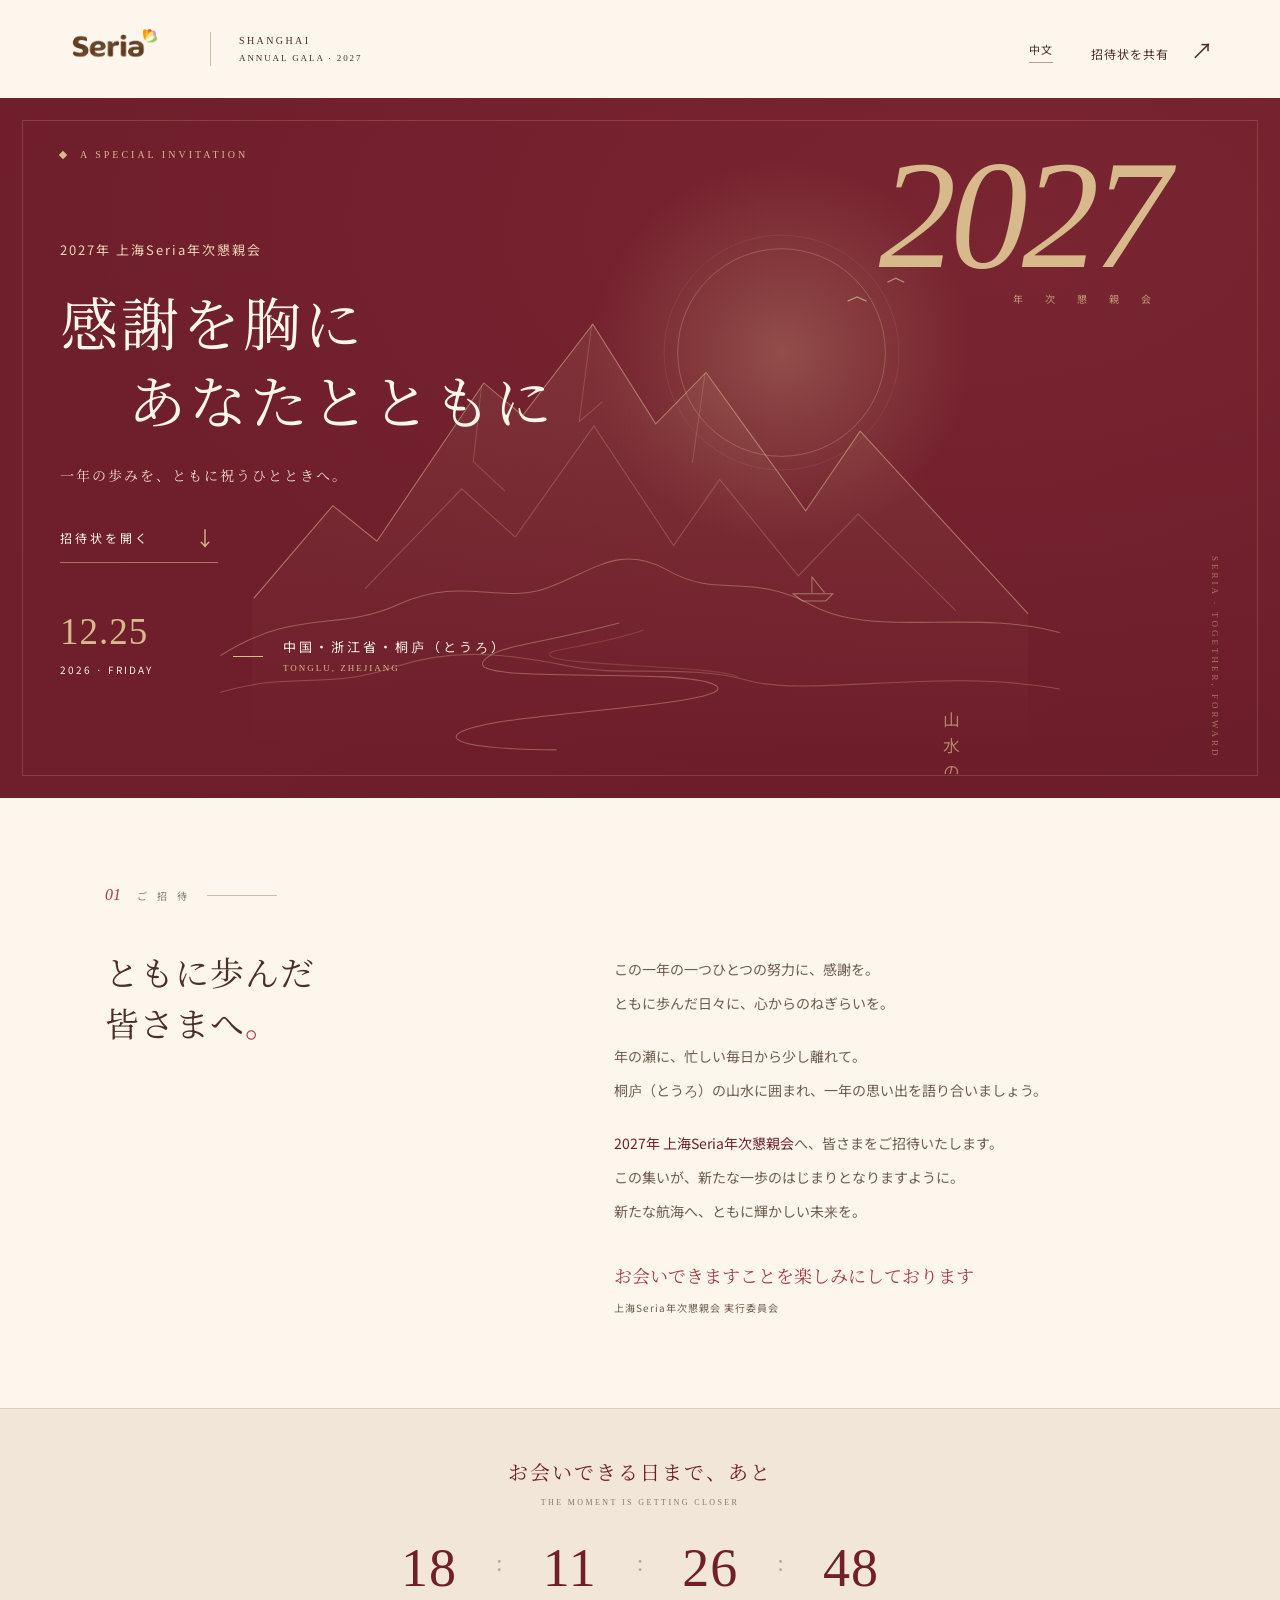
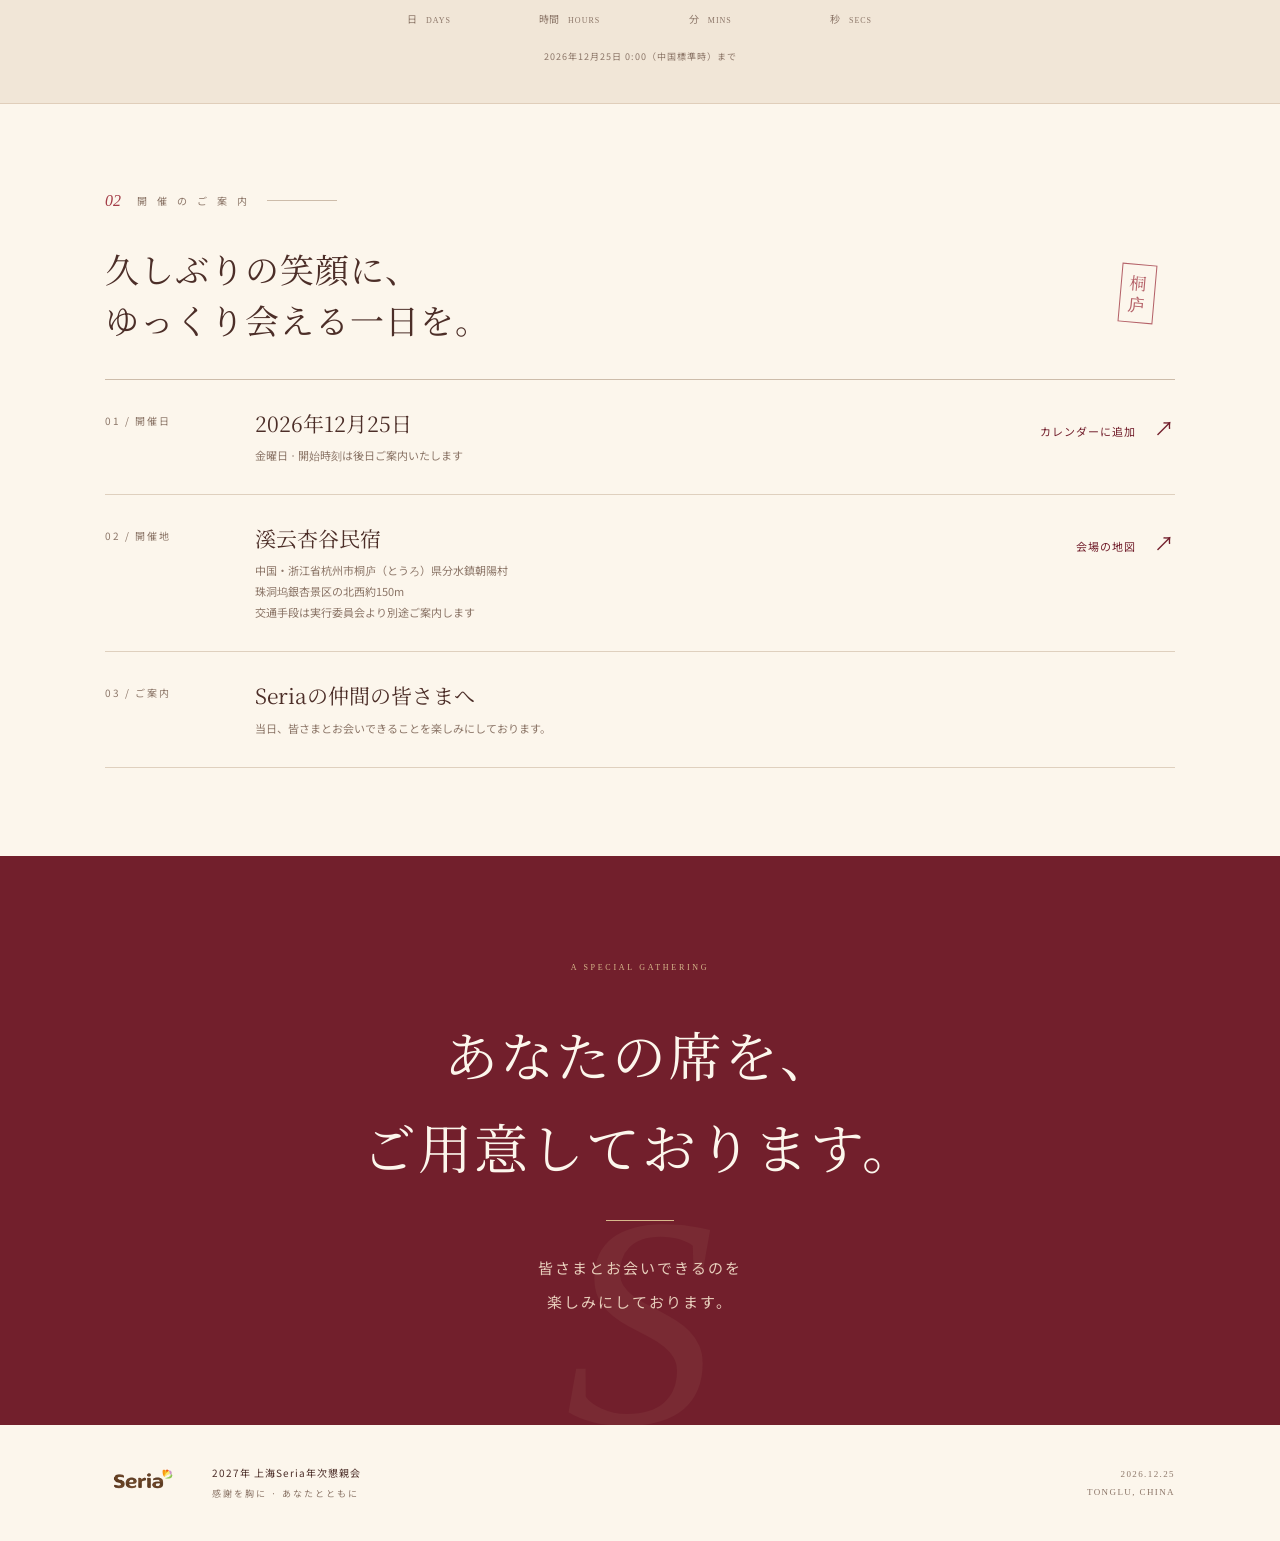
==== ja/index.html @ 87b02b11 "Place Japanese invitation signature on separate line" ====
<!doctype html>
<html lang="ja">
<head>
<meta charset="UTF-8">
<meta name="viewport" content="width=device-width,initial-scale=1,viewport-fit=cover">
<meta name="theme-color" content="#721f2c">
<meta name="description" content="2027年 上海Seria年次懇親会のご招待｜2026年12月25日、中国・浙江省桐庐（とうろ）でお会いしましょう。">
<meta property="og:title" content="感謝を胸に、あなたとともに｜2027年 上海Seria年次懇親会">
<meta property="og:description" content="2026.12.25 · 中国・浙江省桐庐（とうろ） · 皆さまを心よりお招きします">
<title>2027年 上海Seria年次懇親会 · ご招待</title>
<link rel="icon" href="../assets/seria-logo.png">
<link rel="stylesheet" href="../style.css?v=20261104-copy1">
<link rel="preload" href="../assets/fonts/serif-jp.woff2?v=20261104-copy1" as="font" type="font/woff2" crossorigin>
<link rel="stylesheet" href="../fonts.css?v=20261104-copy1">
<script type="module" src="../app.mjs?v=20261105-ja"></script>
</head>
<body>
<a class="skip" href="#invitation">招待メッセージへ</a>
<header class="masthead">
  <a href="#top" class="brand" aria-label="Seria年次懇親会 招待状トップ"><img src="../assets/seria-logo.png" width="118" height="50" alt="Seria"></a>
  <span class="masthead-label">SHANGHAI<br><span>ANNUAL GALA · 2027</span></span>
  <a class="language-link" href="../" lang="zh-CN">中文</a>
  <button class="share-button" type="button" id="share-button" aria-label="招待状を共有">招待状を共有 <span aria-hidden="true">↗</span></button>
</header>
<main id="top">
  <section class="hero" aria-labelledby="hero-heading">
    <div class="hero-rule"></div>
    <p class="eyebrow hero-eyebrow"><span class="tiny-diamond" aria-hidden="true"></span> A SPECIAL INVITATION</p>
    <p class="hero-year" aria-hidden="true">2027<span>年 次 懇 親 会</span></p>
    <div class="hero-copy">
      <p class="hero-kicker">2027年 上海Seria年次懇親会</p>
      <h1 id="hero-heading">感謝を胸に<span>あなたとともに</span></h1>
      <p class="hero-subtitle">一年の歩みを、ともに祝うひとときへ。</p>
      <a class="hero-open" href="#invitation">招待状を開く <span aria-hidden="true">↓</span></a>
    </div>
    <svg class="landscape" viewBox="0 0 800 620" fill="none" aria-hidden="true">
      <defs>
        <linearGradient id="hill" x1="400" y1="130" x2="400" y2="600" gradientUnits="userSpaceOnUse"><stop stop-color="#d7b98c" stop-opacity=".13"/><stop offset="1" stop-color="#d7b98c" stop-opacity="0"/></linearGradient>
        <radialGradient id="sun"><stop stop-color="#ead0a0" stop-opacity=".25"/><stop offset="1" stop-color="#d7b98c" stop-opacity="0"/></radialGradient>
      </defs>
      <circle cx="535" cy="218" r="182" fill="url(#sun)"/>
      <circle cx="535" cy="218" r="99" stroke="#d7b98c" stroke-opacity=".42" stroke-width=".7"/>
      <circle cx="535" cy="218" r="112" stroke="#d7b98c" stroke-opacity=".15" stroke-width=".7"/>
      <path d="M30 451 107 364 149 398 251 247 288 278 355 191 415 286 463 237 558 369 610 293 770 467V620H30Z" fill="url(#hill)"/>
      <g stroke="#d7b98c" stroke-width="1" stroke-linecap="round">
        <path opacity=".55" d="m32 452 75-88 42 34 102-151 37 31 67-87 60 95 48-49 95 132 52-76 160 174"/>
        <path opacity=".28" d="m138 443 92-95 51 46 75-106 76 114 44-63 75 92 57-59 93 92"/>
        <path opacity=".4" d="M0 507c72-46 111-22 170-49s96 0 140-15 70-44 117-17 78 1 137 33 154 3 236 26"/>
        <path opacity=".3" d="M0 542c66-20 102-2 166-24s125-9 171 0 109-3 167 13 185-13 296 8"/>
        <path opacity=".42" d="M380 476c-79 21-117 21-129 36-19 23 179 6 218 22 38 16-136 26-194 35-75 11-71 27 45 28"/>
        <path opacity=".2" d="M403 483c-50 17-94 17-89 24 6 10 153 9 179 20"/>
        <path opacity=".25" d="m354 191-12 93 22-19m98-27-12 85m-201-74-8 73 30 28"/>
      </g>
      <path d="m598 169 9-4 9 4m20-18 8-4 8 4" stroke="#d7b98c" stroke-opacity=".7" stroke-width="1.2"/>
      <g transform="translate(564 446)" stroke="#d7b98c" stroke-opacity=".55" stroke-width="1"><path d="M-18 2h38l-7 7H-9zM0 1v-15l12 15"/></g>
      <text x="697" y="560" fill="#d7b98c" opacity=".65" font-size="16" style="writing-mode:vertical-rl;letter-spacing:8px">山水の地で、ともに次の一歩へ</text>
    </svg>
    <div class="hero-bottom">
      <div class="hero-date"><strong>12.25</strong><span>2026 · FRIDAY</span></div>
      <div class="hero-location"><span class="line" aria-hidden="true"></span><p>中国・浙江省・桐庐（とうろ）<small>TONGLU, ZHEJIANG</small></p></div>
    </div>
    <span class="hero-corner" aria-hidden="true">SERIA · TOGETHER, FORWARD</span>
  </section>

  <section class="letter section" id="invitation" aria-labelledby="letter-heading">
    <div class="section-index"><span>01</span> ご 招 待 <i></i></div>
    <div class="letter-grid">
      <h2 id="letter-heading">ともに歩んだ<br>皆さまへ<span class="title-dot">。</span></h2>
      <div class="letter-copy">
        <p>この一年の一つひとつの努力に、感謝を。<br>ともに歩んだ日々に、心からのねぎらいを。</p>
        <p>年の瀬に、忙しい毎日から少し離れて。<br class="desktop-break">桐庐（とうろ）の山水に囲まれ、一年の思い出を語り合いましょう。</p>
        <p><strong>2027年 上海Seria年次懇親会</strong>へ、皆さまをご招待いたします。<br>この集いが、新たな一歩のはじまりとなりますように。<br>新たな航海へ、ともに輝かしい未来を。</p>
        <div class="letter-signature" style="flex-direction:column;align-items:flex-start;gap:8px"><span>お会いできますことを楽しみにしております</span><b>上海Seria年次懇親会 実行委員会</b></div>
      </div>
    </div>
  </section>

  <section class="countdown-section" aria-label="年会までのカウントダウン">
    <div class="countdown-label"><p id="countdown-title">お会いできる日まで、あと</p><span>THE MOMENT IS GETTING CLOSER</span></div>
    <div class="countdown" role="timer" aria-label="開催日までの残り時間">
      <div><strong id="days">--</strong><span>日 <i>DAYS</i></span></div><b aria-hidden="true">:</b>
      <div><strong id="hours">--</strong><span>時間 <i>HOURS</i></span></div><b aria-hidden="true">:</b>
      <div><strong id="minutes">--</strong><span>分 <i>MINS</i></span></div><b aria-hidden="true">:</b>
      <div><strong id="seconds">--</strong><span>秒 <i>SECS</i></span></div>
    </div>
    <p class="countdown-note">2026年12月25日 0:00（中国標準時）まで</p>
  </section>

  <section class="details section" aria-labelledby="details-heading">
    <div class="section-index"><span>02</span> 開 催 の ご 案 内 <i></i></div>
    <div class="details-heading"><h2 id="details-heading">久しぶりの笑顔に、<br>ゆっくり会える一日を。</h2><span class="detail-stamp" aria-hidden="true">桐<br>庐</span></div>
    <div class="detail-lines">
      <div class="detail-row"><span class="detail-no">01 / 開催日</span><div><h3>2026年12月25日</h3><p>金曜日 · 開始時刻は後日ご案内いたします</p></div><button type="button" id="calendar-button" class="text-button">カレンダーに追加 <span aria-hidden="true">↗</span></button></div>
      <div class="detail-row"><span class="detail-no">02 / 開催地</span><div><h3>溪云杏谷民宿</h3><p>中国・浙江省杭州市桐庐（とうろ）県分水鎮朝陽村<br>珠洞坞銀杏景区の北西約150m<br>交通手段は実行委員会より別途ご案内します</p></div><a class="text-button" href="https://uri.amap.com/search?keyword=%E6%9D%AD%E5%B7%9E%E6%A1%90%E5%BA%90%E6%BA%AA%E4%BA%91%E6%9D%8F%E8%B0%B7%E6%B0%91%E5%AE%BF&city=%E6%9D%AD%E5%B7%9E&view=map" target="_blank" rel="noopener noreferrer">会場の地図 <span aria-hidden="true">↗</span></a></div>
      <div class="detail-row"><span class="detail-no">03 / ご案内</span><div><h3>Seriaの仲間の皆さまへ</h3><p>当日、皆さまとお会いできることを楽しみにしております。</p></div>
    </div>
  </section>

  <section class="rsvp-section rsvp-section--japanese" id="invitation-thanks" aria-labelledby="rsvp-heading">
    <div class="rsvp-intro">
      <p class="eyebrow">A SPECIAL GATHERING</p>
      <h2 id="rsvp-heading">あなたの席を、<br>ご用意しております。</h2>
      <span class="japanese-divider" aria-hidden="true"></span>
      <p>皆さまとお会いできるのを<br>楽しみにしております。</p>
      <span class="rsvp-art" aria-hidden="true">S</span>
    </div>
  </section>
</main>
<footer><img src="../assets/seria-logo.png" alt="Seria" width="82" height="35"><p>2027年 上海Seria年次懇親会<br><span>感謝を胸に · あなたとともに</span></p><span class="footer-date">2026.12.25<br>TONGLU, CHINA</span></footer>
<nav class="mobile-bar mobile-bar--share-only" aria-label="クイックメニュー"><button type="button" id="mobile-share">招待状を共有 <span aria-hidden="true">↗</span></button></nav>
<div class="toast" id="toast" role="status" aria-live="polite"></div>
<dialog class="share-dialog" id="share-dialog" aria-labelledby="share-title" aria-describedby="share-instructions">
  <div class="share-dialog-head"><h2 id="share-title">QRコード付き招待状を共有</h2><form method="dialog"><button type="submit" class="share-close" aria-label="共有画面を閉じる">×</button></form></div>
  <p id="share-instructions">画像を長押しして保存し、WeChatで友だちやグループに送信してください。受け取った方はQRコードから招待状をご覧いただけます。</p>
  <img class="share-poster" src="../assets/share/invitation-jp.jpg?v=20261104-copy1" width="1190" height="1355" alt="2027年 上海Seria年次懇親会の日本語招待状。招待ページを開くQRコード付き">
  <a class="share-download" href="../assets/share/invitation-jp.jpg?v=20261104-copy1" download="Seria-2027-invitation-ja.jpg">招待状の画像を保存 <span aria-hidden="true">↓</span></a>
</dialog>
<noscript><p class="noscript">カウントダウンをご覧いただくには、JavaScriptを有効にしてください。</p></noscript>
</body>
</html>
---- style.css ----
@charset "UTF-8";
:root{--red:#721f2c;--deep:#521823;--rose:#a33c47;--gold:#d7b98c;--paper:#fcf6ec;--ink:#4c2e28;--muted:#8c7668;--serif:"Songti SC","STSong","SimSun",serif;--sans:"Microsoft YaHei","PingFang SC","Noto Sans SC",sans-serif}
*{box-sizing:border-box}html{scroll-behavior:smooth;scroll-padding-top:30px}body{margin:0;background:var(--paper);color:var(--ink);font-family:var(--sans);-webkit-font-smoothing:antialiased}button,input,textarea{font:inherit}button,a,input,textarea{-webkit-tap-highlight-color:transparent}button,a{touch-action:manipulation}a{color:inherit;text-decoration:none}button{cursor:pointer}button:disabled{cursor:wait;opacity:.65}button:focus-visible,a:focus-visible,input:focus-visible,textarea:focus-visible{outline:2px solid var(--rose);outline-offset:5px}button{border:0}p,h1,h2,h3{margin:0}button span,a span{display:inline-block}::selection{background:var(--gold);color:var(--deep)}[hidden]{display:none!important}
.skip{position:fixed;top:-100px;left:20px;z-index:100;background:white;padding:16px}.skip:focus{top:0}
.masthead{max-width:1280px;height:98px;padding:0 60px;display:flex;align-items:center;gap:32px;margin:auto}.brand img{width:118px;height:auto;display:block}.masthead-label{font:10px/1.7 Georgia,serif;letter-spacing:2.4px;border-left:1px solid #ccbba6;padding-left:28px}.masthead-label span{font-size:9px;letter-spacing:1.9px}.share-button{margin-left:auto;background:none;color:var(--ink);font-size:12px;letter-spacing:1px}.share-button span{margin-left:18px;font-size:22px}
.hero{position:relative;isolation:isolate;background:var(--red);color:var(--paper);min-height:700px;overflow:hidden;padding:48px max(60px,calc((100vw - 1160px)/2)) 40px}.hero:after{content:"";position:absolute;inset:0;pointer-events:none;z-index:-1;background:radial-gradient(ellipse at 80% 20%,#b8555525,transparent 65%),linear-gradient(135deg,#4d12230d,#390d181a)}.hero-rule{position:absolute;inset:22px;border:1px solid #d7b98c35;pointer-events:none}.eyebrow{font:10px/1.7 Georgia,serif;letter-spacing:3px}.hero-eyebrow{display:flex;gap:14px;align-items:center;color:var(--gold)}.tiny-diamond{display:block;width:6px;height:6px;background:var(--gold);transform:rotate(45deg)}
.hero-year{position:absolute;right:9%;top:48px;font:italic 155px/.9 Georgia,serif;letter-spacing:-6px;color:var(--gold);opacity:.75;z-index:1}.hero-year span{display:block;font:10px/2.5 var(--sans);letter-spacing:10px;text-align:right;opacity:.8;margin-right:4px}
.hero-copy{position:relative;margin-top:77px;z-index:2}.hero-kicker{font-size:13px;letter-spacing:4px;color:#ebd5b7;margin-bottom:23px}h1{font:68px/1.35 var(--serif);letter-spacing:7px;font-weight:400}h1 span{display:block;margin-left:68px}.hero-subtitle{font:14px/1.8 var(--serif);letter-spacing:2px;margin-top:24px;color:#f2dfcc}.hero-open{display:inline-flex;align-items:center;gap:45px;font-size:12px;letter-spacing:3px;border-bottom:1px solid #d7b98c90;padding:0 0 10px;margin-top:35px}.hero-open span{font-size:20px;color:var(--gold)}
.landscape{position:absolute;width:68%;height:auto;max-height:650px;right:-40px;bottom:24px;z-index:0;pointer-events:none}
.hero-bottom{display:flex;align-items:end;gap:80px;position:relative;z-index:2;margin-top:50px}.hero-date strong{display:block;font:37px/1 Georgia,serif;letter-spacing:1px;color:var(--gold)}.hero-date span{display:block;font-size:10px;letter-spacing:2px;margin-top:12px}.hero-location{display:flex;align-items:center;gap:20px}.hero-location p{font-size:13px;letter-spacing:3px;line-height:1.8}.hero-location small{display:block;font:9px/2 Georgia,serif;letter-spacing:2px;color:var(--gold)}.line{display:block;width:30px;height:1px;background:var(--gold)}.hero-corner{position:absolute;bottom:40px;right:60px;font:9px Georgia,serif;letter-spacing:3px;color:#d7b98c90;writing-mode:vertical-rl}
.section{max-width:1160px;margin:0 auto;padding:88px 45px}.section-index{display:flex;align-items:center;gap:16px;font-size:10px;letter-spacing:4px;color:var(--muted)}.section-index>span{font:italic 16px Georgia,serif;letter-spacing:0;color:var(--rose)}.section-index i{height:1px;flex:1;max-width:70px;background:#cdbcaa}.letter-grid{display:grid;grid-template-columns:1fr 1.25fr;gap:60px;margin-top:42px}h2{font:42px/1.5 var(--serif);font-weight:400;letter-spacing:3px}.title-dot{color:var(--rose)}.letter-copy{font:14px/2.4 var(--sans);color:#715c50;padding-top:7px}.letter-copy p+p{margin-top:20px}.letter-copy strong{font-weight:500;color:var(--red)}.letter-signature{display:flex;align-items:center;gap:24px;margin-top:34px}.letter-signature span{font:18px var(--serif);color:var(--rose)}.letter-signature b{font-size:10px;font-weight:400;letter-spacing:1px}
.countdown-section{padding:48px 30px 40px;background:#f1e6d7;border-top:1px solid #e0ceba;border-bottom:1px solid #e0ceba;text-align:center}.countdown-label p{font:20px var(--serif);letter-spacing:4px;color:var(--red)}.countdown-label>span{font:8px/3 Georgia,serif;letter-spacing:2.4px;color:var(--muted)}.countdown{display:flex;justify-content:center;align-items:flex-start;gap:27px;margin-top:24px}.countdown>div{min-width:80px}.countdown strong{display:block;font:54px/1.1 Georgia,serif;color:var(--red);font-variant-numeric:tabular-nums;letter-spacing:1px}.countdown>div>span{font-size:10px;display:block;color:var(--muted);margin-top:12px}.countdown i{font:8px Georgia,serif;margin-left:7px;letter-spacing:1px}.countdown>b{font:24px/2 Georgia,serif;font-weight:400;color:#bda58c}.countdown-note{font-size:9px;color:var(--muted);letter-spacing:1px;margin-top:24px}
.details-heading{display:flex;justify-content:space-between;align-items:center;margin-top:33px}.detail-stamp{border:1px solid var(--rose);padding:7px 8px;color:var(--rose);font:17px/1.25 var(--serif);transform:rotate(5deg);opacity:.8;margin-right:20px}.detail-lines{margin-top:34px;border-top:1px solid #cdbcaa}.detail-row{padding:28px 0;border-bottom:1px solid #dfd0be;display:grid;grid-template-columns:130px 1fr auto;align-items:start;gap:20px}.detail-no{font-size:10px;letter-spacing:2px;color:var(--muted);padding-top:5px}.detail-row h3{font:23px/1.5 var(--serif);font-weight:400}.detail-row p{font-size:11px;line-height:1.9;color:var(--muted);margin-top:6px}.text-button{padding:5px 0;background:transparent;color:var(--red);font-size:11px;white-space:nowrap;letter-spacing:1px}.text-button span{font-size:20px;margin-left:15px}
.rsvp-section{background:var(--red);color:var(--paper);display:grid;grid-template-columns:1fr 1fr;gap:70px;padding:78px max(60px,calc((100vw - 1070px)/2));position:relative;overflow:hidden}.rsvp-intro{position:relative}.rsvp-intro>.eyebrow{color:var(--gold);font-size:8px;letter-spacing:2.7px}.rsvp-intro h2{margin-top:33px;font-size:47px}.rsvp-intro>p:last-of-type{font-size:12px;line-height:2.2;color:#e7cdbb;margin-top:28px;letter-spacing:1px}.rsvp-art{position:absolute;font:italic 260px Georgia,serif;color:#d7b98c0c;bottom:-100px;right:40px;pointer-events:none}.rsvp-panel{background:var(--paper);padding:34px 35px;color:var(--ink);position:relative;z-index:1;align-self:start}.form-heading{display:flex;align-items:center;justify-content:space-between;margin-bottom:25px;gap:16px}.form-heading>span{font:20px var(--serif);letter-spacing:2px}.form-heading small{font:7px/1.8 Georgia,serif;letter-spacing:1.4px;max-width:130px;text-align:right;color:var(--muted)}label{display:block;font-size:11px;letter-spacing:1px;margin-top:22px;margin-bottom:9px}label>span{color:var(--rose)}label small{font-size:9px;color:var(--muted);margin-left:8px}input,textarea{display:block;width:100%;border:0;border-bottom:1px solid #cbb9a4;border-radius:0;background:transparent;padding:10px 0 12px;outline-offset:3px;color:var(--ink);font-size:16px;line-height:1.5}input::placeholder,textarea::placeholder{color:#a28c7d;font-size:12px}textarea{resize:vertical;min-height:65px;max-height:180px}.privacy-note{font-size:10px;line-height:1.9;color:var(--muted);margin:20px 0 16px}.submit-button{width:100%;display:flex;align-items:center;justify-content:space-between;background:var(--red);color:var(--paper);padding:17px 18px;font-size:12px;letter-spacing:2px}.submit-button>span:last-child{font-size:20px;line-height:1}.form-message{font-size:11px;line-height:1.7;color:var(--red);margin-top:12px}.form-message:empty{display:none}.honeypot{position:absolute;left:-10000px;top:auto;width:1px;height:1px;overflow:hidden}
.success-panel{padding:35px 0;text-align:center}.success-mark{border:1px solid #cab390;color:var(--red);width:58px;height:58px;border-radius:50%;display:grid;place-items:center;margin:0 auto 24px;font-size:24px}.success-panel>.eyebrow{font-size:8px;letter-spacing:2px;color:var(--muted)}.success-panel h3{font:24px/1.6 var(--serif);margin:15px 0}.success-panel>p{font-size:12px;line-height:2;color:var(--muted)}.receipt-code{margin:28px 0;padding:20px;border-top:1px solid #ddcdb6;border-bottom:1px solid #ddcdb6}.receipt-code span{display:block;font-size:10px;color:var(--muted);margin-bottom:10px}.receipt-code strong{font:20px Georgia,serif;letter-spacing:3px;color:var(--red)}.success-panel .success-footnote{font-size:10px}
footer{display:flex;align-items:center;gap:25px;max-width:1160px;padding:35px 45px;margin:auto}footer img{width:82px;height:auto}footer p{font-size:10px;line-height:2;letter-spacing:1px}footer p>span{font-size:9px;color:var(--muted);letter-spacing:2px}.footer-date{margin-left:auto;text-align:right;font:9px/2 Georgia,serif;letter-spacing:1.4px;color:var(--muted)}.mobile-bar{display:none}.toast{position:fixed;bottom:100px;left:50%;transform:translate(-50%,20px);background:var(--deep);color:var(--paper);border:1px solid #d7b98c65;border-radius:2px;padding:13px 20px;font-size:12px;max-width:calc(100vw - 40px);width:max-content;opacity:0;pointer-events:none;transition:opacity .2s,transform .2s;z-index:20;box-shadow:0 3px 15px #0002}.toast.visible{opacity:1;transform:translate(-50%,0)}.noscript{background:#fff3cb;padding:16px;font-size:14px;position:fixed;top:0;z-index:100;left:0;right:0}
@media(min-width:900px){.hero-copy{animation:rise .9s both}.hero-year{animation:rise 1.2s both}.landscape{animation:appear 2s both}}
@keyframes rise{from{opacity:0;transform:translateY(15px)}to{opacity:1;transform:translateY(0)}}@keyframes appear{from{opacity:0}to{opacity:1}}
@media(max-width:800px){.masthead{height:78px;padding:0 26px;gap:20px}.brand img{width:98px}.masthead-label{padding-left:20px;font-size:9px;letter-spacing:1.8px}.masthead-label span{font-size:7px;letter-spacing:1.3px}.share-button{font-size:10px;letter-spacing:0}.share-button span{font-size:17px;margin-left:6px}.hero{min-height:680px;padding:35px 34px 32px}.hero-rule{inset:13px}.hero-year{top:56px;right:35px;font-size:104px;letter-spacing:-4px}.hero-year span{font-size:8px;letter-spacing:7px;line-height:3}.hero-eyebrow{font-size:8px;letter-spacing:2px;gap:10px}.hero-copy{margin-top:156px}.hero-kicker{font-size:10px;letter-spacing:2px;margin-bottom:19px}h1{font-size:48px;letter-spacing:4px;line-height:1.4}h1 span{margin-left:41px}.hero-subtitle{font-size:11px;letter-spacing:1px;margin-top:19px}.hero-open{font-size:11px;margin-top:26px;gap:33px}.hero-bottom{gap:35px;margin-top:74px;align-items:center}.hero-date strong{font-size:32px}.hero-date span{font-size:9px;letter-spacing:1px}.hero-location{gap:12px}.hero-location p{font-size:10px;letter-spacing:1px}.hero-location small{font-size:7px;letter-spacing:1px}.line{width:19px}.landscape{width:121%;right:-28%;bottom:-10px;max-height:none;opacity:.8}.hero-corner{display:none}.section{padding:53px 28px}.section-index{font-size:9px;letter-spacing:3px;gap:13px}.letter-grid{grid-template-columns:1fr;gap:26px;margin-top:30px}h2{font-size:33px;line-height:1.55;letter-spacing:2px}.letter-copy{font-size:12px;line-height:2.4;padding:0}.letter-copy p+p{margin-top:18px}.letter-signature{margin-top:25px;gap:20px}.letter-signature span{font-size:16px}.letter-signature b{font-size:9px}.desktop-break{display:none}.countdown-section{padding:35px 22px}.countdown-label p{font-size:18px;letter-spacing:3px}.countdown-label>span{font-size:6.7px;letter-spacing:1.6px}.countdown{gap:13px;margin-top:22px}.countdown>div{min-width:46px}.countdown strong{font-size:38px}.countdown>b{font-size:19px;line-height:1.8}.countdown>div>span{font-size:9px;margin-top:9px}.countdown i{display:none}.countdown-note{font-size:8px;letter-spacing:0}.details-heading{margin-top:27px}.details-heading h2{font-size:29px}.detail-stamp{font-size:15px;margin-right:0}.detail-lines{margin-top:28px}.detail-row{grid-template-columns:1fr auto;gap:10px;padding:23px 0}.detail-no{grid-column:1 / -1;font-size:9px;padding:0;margin-bottom:3px}.detail-row h3{font-size:21px}.detail-row p{font-size:10px;max-width:220px}.text-button{font-size:10px;letter-spacing:0;padding:3px 0}.text-button span{font-size:17px;margin-left:4px}.rsvp-section{grid-template-columns:1fr;gap:30px;padding:47px 25px}.rsvp-intro h2{font-size:36px;margin-top:24px}.rsvp-intro>p:last-of-type{font-size:11px;margin-top:18px}.rsvp-art{font-size:230px;right:0;bottom:-40px;color:#d7b98c12}.rsvp-panel{padding:29px 23px}.form-heading>span{font-size:20px}.form-heading small{font-size:6px;max-width:110px}label{font-size:11px;margin-top:20px}.success-panel h3{font-size:22px}.receipt-code strong{font-size:19px}footer{padding:30px 26px 110px;gap:17px}footer img{width:70px}footer p{font-size:8px;letter-spacing:0}footer p>span{font-size:8px;letter-spacing:.6px}.footer-date{font-size:7px;letter-spacing:.8px}.mobile-bar{position:fixed;bottom:0;left:0;right:0;z-index:10;background:var(--paper);border-top:1px solid #dac8b0;display:flex;align-items:center;gap:15px;padding:12px 22px calc(12px + env(safe-area-inset-bottom))}.mobile-bar button{font-size:11px;background:none;color:var(--red);min-width:95px;min-height:42px;text-align:left}.mobile-bar button>span{margin-left:8px;font-size:17px}.mobile-bar a{flex:1;background:var(--red);color:var(--paper);display:flex;justify-content:space-between;align-items:center;min-height:43px;padding:11px 18px;font-size:12px;letter-spacing:2px}.mobile-bar a>span{font-size:18px}.toast{bottom:95px}}
@media(max-width:360px){.masthead{padding:0 20px;gap:14px}.masthead-label{padding-left:14px}.share-button{font-size:9px}.hero{padding-left:28px;padding-right:28px}h1{font-size:43px}.hero-subtitle{font-size:10px}.hero-location{gap:7px}.hero-bottom{gap:24px}.countdown{gap:9px}.countdown strong{font-size:34px}.rsvp-panel{padding-left:20px;padding-right:20px}.detail-row h3{font-size:19px}}
@media(prefers-reduced-motion:reduce){html{scroll-behavior:auto}*,*:before,*:after{animation:none!important;transition:none!important}}

.language-link{margin-left:auto;font-size:11px;letter-spacing:1px;border-bottom:1px solid #b4a18a;padding:5px 0;white-space:nowrap}.language-link+.share-button{margin-left:0}:lang(ja){--serif:"Yu Mincho","Hiragino Mincho ProN","MS Mincho",serif;--sans:"Yu Gothic","Hiragino Kaku Gothic ProN","Meiryo",sans-serif}:lang(ja) h1{font-size:58px;letter-spacing:3px}:lang(ja) h2{font-size:34px;letter-spacing:1px}:lang(ja) .hero-kicker{letter-spacing:2px}:lang(ja) .letter-signature{flex-wrap:wrap;gap:12px}:lang(ja) .rsvp-intro h2{font-size:39px}:lang(ja) .form-heading{gap:10px}:lang(ja) .form-heading>span{font-size:18px;letter-spacing:0}:lang(ja) .detail-row h3{font-size:21px}:lang(ja) .countdown-label p{letter-spacing:2px}:lang(ja) .detail-row p{max-width:430px}
@media(max-width:800px){.masthead{gap:15px}.language-link{font-size:10px}.masthead-label{padding-left:14px}.share-button{font-size:0}.share-button span{font-size:20px;margin-left:0}:lang(ja) h1{font-size:36px;letter-spacing:1.5px}:lang(ja) h1 span{margin-left:25px}:lang(ja) h2{font-size:27px}:lang(ja) .rsvp-intro h2{font-size:32px}:lang(ja) .hero-subtitle{font-size:10px;letter-spacing:.5px}:lang(ja) .hero-kicker{font-size:10px;letter-spacing:1px}:lang(ja) .hero-location p{font-size:9px;letter-spacing:0}:lang(ja) .hero-bottom{gap:27px}:lang(ja) .details-heading h2{font-size:23px}:lang(ja) .detail-row{grid-template-columns:1fr}:lang(ja) .detail-row .text-button{justify-self:start;padding-top:7px}:lang(ja) .detail-no{grid-column:auto}:lang(ja) .rsvp-panel{padding-left:22px;padding-right:22px}:lang(ja) .form-heading small{max-width:100px}:lang(ja) .success-panel h3{font-size:20px}:lang(ja) .mobile-bar button{font-size:10px;min-width:100px}:lang(ja) .mobile-bar a{font-size:11px;letter-spacing:1px}:lang(ja) .letter-signature span{font-size:15px}}
@media(max-width:360px){:lang(ja) h1{font-size:32px}:lang(ja) .masthead-label{font-size:8px}:lang(ja) .hero-location p{font-size:8px}}

@media(max-width:360px){:lang(ja) h1{font-size:28px;letter-spacing:1px}.masthead-label{display:none}}

select{display:block;width:100%;min-width:0;max-width:100%;border:0;border-bottom:1px solid #cbb9a4;border-radius:0;background:transparent;padding:10px 26px 12px 0;color:var(--ink);font:16px/1.5 var(--sans);text-overflow:ellipsis;cursor:pointer}select:required:invalid{font-size:12px;color:#a28c7d}select option{font:16px/1.5 var(--sans);color:var(--ink);background:var(--paper)}select option:disabled{font-size:12px;color:#a28c7d}select:focus-visible{outline:2px solid var(--rose);outline-offset:5px}
.landscape{left:50%;right:auto;transform:translateX(-50%)}
.share-dialog{width:min(520px,calc(100vw - 32px));max-height:90vh;max-height:90dvh;padding:22px;border:1px solid #d7b98c;background:var(--paper);color:var(--ink);overflow:auto;box-shadow:0 20px 70px #0005}.share-dialog::backdrop{background:#29131bcc}.share-dialog-head{display:flex;align-items:center;justify-content:space-between;gap:16px;margin-bottom:12px}.share-dialog h2{font:20px/1.5 var(--serif);letter-spacing:1px}.share-dialog-head form{margin:0}.share-close{background:transparent;color:var(--red);font:30px/1 var(--sans);width:40px;height:40px;flex-shrink:0}.share-dialog>p{font:12px/1.9 var(--sans);color:var(--muted);margin:0 0 18px}.share-poster{display:block;width:100%;height:auto;-webkit-touch-callout:default;user-select:auto}.share-download{display:flex;align-items:center;justify-content:space-between;margin-top:18px;padding:14px 18px;background:var(--red);color:var(--paper);font:13px/1.5 var(--sans);letter-spacing:1px}


/* 2026-11: company-level headcount registration */
.rsvp-section--company .rsvp-panel {
  align-self: center;
  width: 100%;
  max-width: 470px;
  justify-self: end;
  padding: 42px 38px;
}
.company-form .form-heading { margin-bottom: 32px; }
.company-form label { margin-top: 25px; margin-bottom: 10px; }
.company-form input[type="text"],
.company-form input[type="number"] {
  border: 0;
  border-bottom: 1px solid #cbb9a4;
  border-radius: 0;
  background: transparent;
  padding: 10px 0 12px;
  min-height: 48px;
  box-shadow: none;
}
.company-form input[type="text"]:focus,
.company-form input[type="number"]:focus {
  border: 0;
  border-bottom: 1px solid var(--red);
  outline: none;
  box-shadow: none;
}
.company-form .submit-button { margin-top: 48px; }
.company-form .form-message { min-height: 0; }
.company-success .company-receipt {
  display: flex;
  flex-direction: column;
  gap: 8px;
  margin: 26px 0;
  padding: 18px 12px;
  border-top: 1px solid #ddcdb6;
  border-bottom: 1px solid #ddcdb6;
  color: var(--muted);
  font-size: 12px;
}
.company-success .company-receipt strong {
  color: var(--red);
  font: 24px Georgia, serif;
  letter-spacing: 1px;
}
.rsvp-section--japanese {
  display: flex;
  align-items: center;
  justify-content: center;
  min-height: 560px;
  padding: 105px 28px;
  text-align: center;
}
.rsvp-section--japanese .rsvp-intro {
  width: min(100%, 760px);
  margin: 0 auto;
  text-align: center;
}
.rsvp-section--japanese .rsvp-intro h2 {
  margin-top: 34px;
  font-size: 54px;
  line-height: 1.7;
  letter-spacing: 2px;
}
.rsvp-section--japanese .japanese-divider {
  display: block;
  width: 68px;
  height: 1px;
  margin: 28px auto 30px;
  background: var(--gold);
}
.rsvp-section--japanese .rsvp-intro > p:last-of-type {
  margin: 0;
  font-size: 15px;
  line-height: 2.3;
  letter-spacing: 2px;
}
.rsvp-section--japanese .rsvp-art {
  right: 50%;
  bottom: -175px;
  transform: translateX(50%);
  font-size: 300px;
  color: #d7b98c12;
}
.mobile-bar--share-only { justify-content: center; }
.mobile-bar--share-only button {
  min-width: 0;
  margin: 0 auto;
  text-align: center;
}
@media(max-width:800px) {
  .rsvp-section--company .rsvp-panel {
    justify-self: stretch;
    max-width: none;
    padding: 32px 24px;
  }
  .company-form .submit-button { margin-top: 36px; }
  .rsvp-section--japanese {
    min-height: 440px;
    padding: 82px 24px;
  }
  .rsvp-section--japanese .rsvp-intro h2 {
    margin-top: 27px;
    font-size: 35px;
    line-height: 1.75;
  }
  .rsvp-section--japanese .japanese-divider { margin: 22px auto 24px; }
  .rsvp-section--japanese .rsvp-intro > p:last-of-type {
    font-size: 12px;
    letter-spacing: 1px;
  }
  .rsvp-section--japanese .rsvp-art {
    font-size: 230px;
    bottom: -130px;
  }
}
---- fonts.css ----
/* Self-hosted OFL subsets: no external font service is used by visitors. */
@font-face{font-family:"Seria Serif SC";src:url("./assets/fonts/serif-sc.woff2?v=20261104-copy1") format("woff2");font-weight:400;font-style:normal;font-display:swap}
@font-face{font-family:"Seria Sans SC";src:url("./assets/fonts/sans-sc.woff2?v=20261104-copy1") format("woff2");font-weight:400;font-style:normal;font-display:swap}
@font-face{font-family:"Seria Serif JP";src:url("./assets/fonts/serif-jp.woff2?v=20261104-copy1") format("woff2");font-weight:400;font-style:normal;font-display:swap}
@font-face{font-family:"Seria Sans JP";src:url("./assets/fonts/sans-jp.woff2?v=20261104-copy1") format("woff2");font-weight:400;font-style:normal;font-display:swap}
:root{--serif:"Seria Serif SC","Songti SC","STSong","SimSun",serif;--sans:"Seria Sans SC","Microsoft YaHei","PingFang SC",sans-serif}
:lang(ja){--serif:"Seria Serif JP","Yu Mincho","Hiragino Mincho ProN",serif;--sans:"Seria Sans JP","Yu Gothic","Hiragino Kaku Gothic ProN",sans-serif}
html{-webkit-text-size-adjust:100%;text-size-adjust:100%}
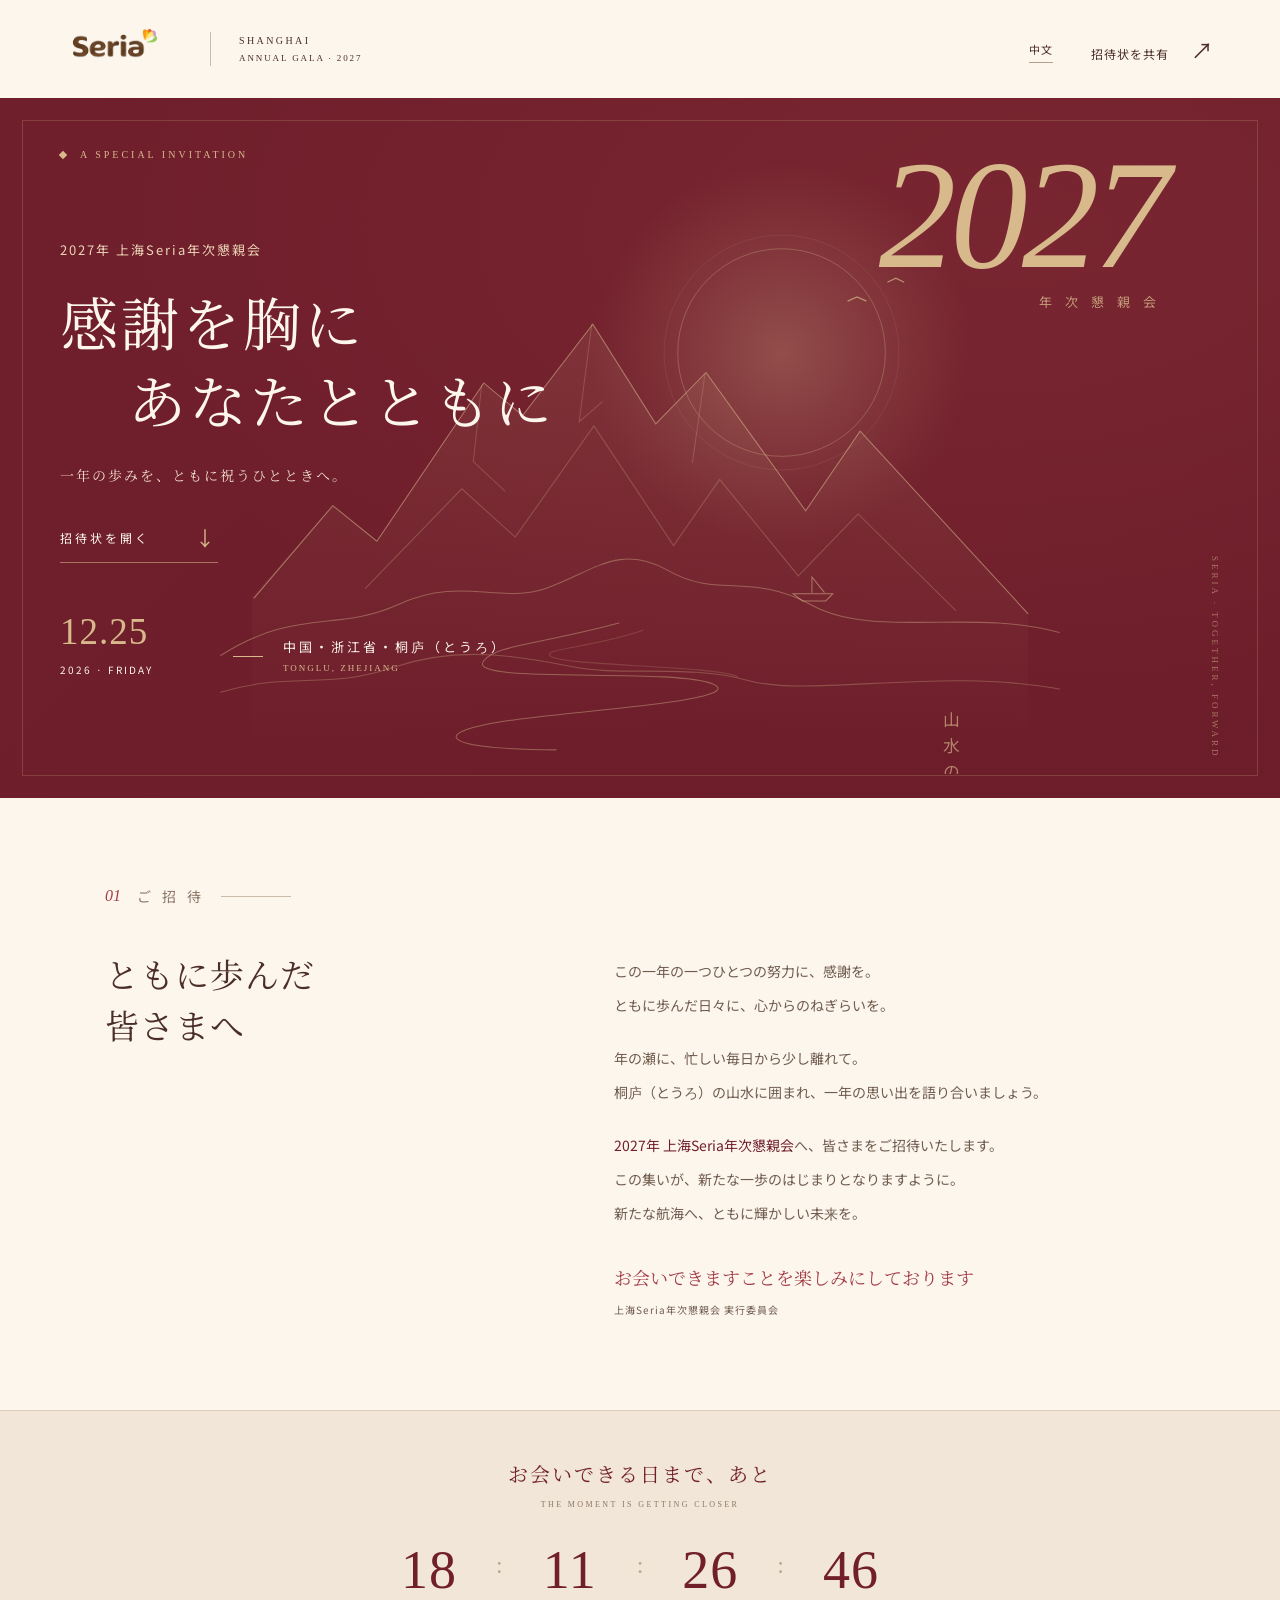
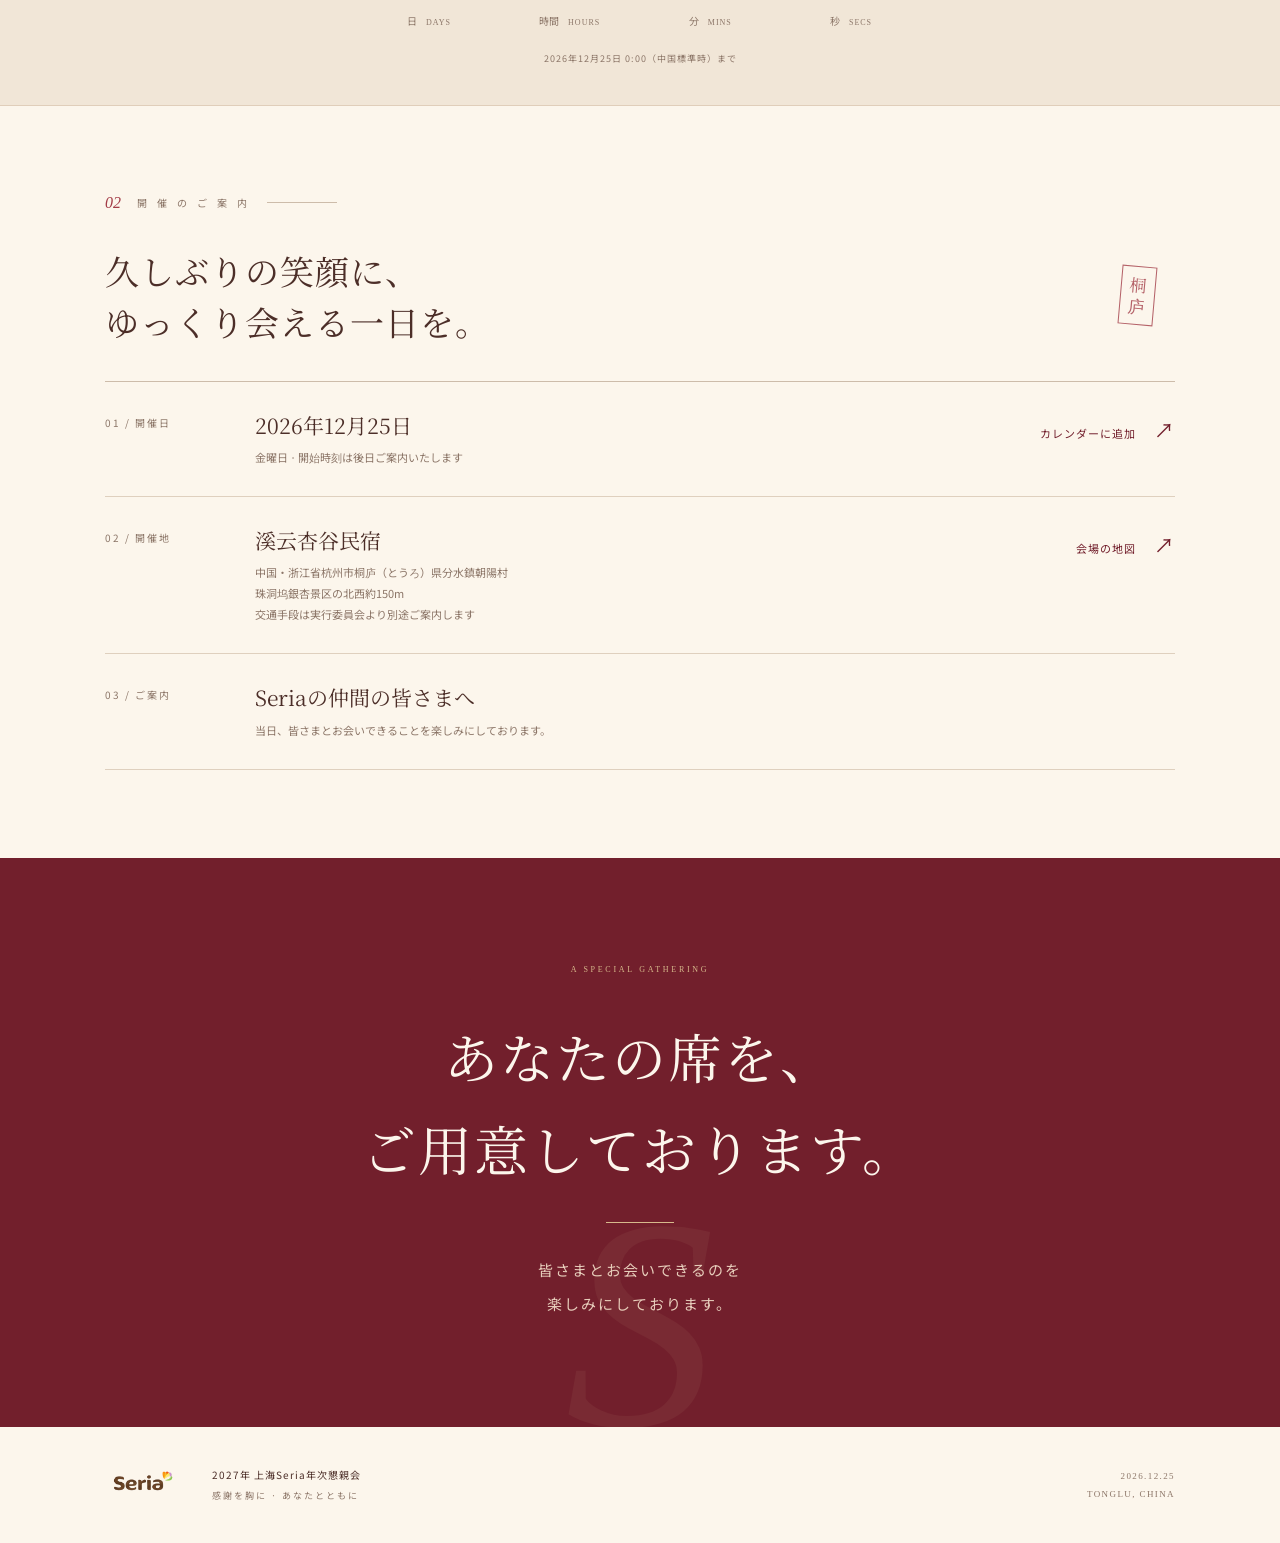
==== commit 78ae1361: "Refine invitation typography and registration confirmation" ====
--- a/ja/index.html
+++ b/ja/index.html
@@ -13,6 +13,7 @@
 <link rel="preload" href="../assets/fonts/serif-jp.woff2?v=20261104-copy1" as="font" type="font/woff2" crossorigin>
 <link rel="stylesheet" href="../fonts.css?v=20261104-copy1">
 <script type="module" src="../app.mjs?v=20261105-ja"></script>
+<style>:lang(ja) .letter .section-index{font-size:14px}:lang(ja) .hero-year span{font-size:13px;letter-spacing:5px}@media(max-width:800px){:lang(ja) .letter .section-index{font-size:12px}:lang(ja) .hero-year{font-size:88px}:lang(ja) .hero-year span{font-size:12px;letter-spacing:4px}}</style>
 </head>
 <body>
 <a class="skip" href="#invitation">招待メッセージへ</a>
@@ -65,7 +66,7 @@
   <section class="letter section" id="invitation" aria-labelledby="letter-heading">
     <div class="section-index"><span>01</span> ご 招 待 <i></i></div>
     <div class="letter-grid">
-      <h2 id="letter-heading">ともに歩んだ<br>皆さまへ<span class="title-dot">。</span></h2>
+      <h2 id="letter-heading">ともに歩んだ<br>皆さまへ</h2>
       <div class="letter-copy">
         <p>この一年の一つひとつの努力に、感謝を。<br>ともに歩んだ日々に、心からのねぎらいを。</p>
         <p>年の瀬に、忙しい毎日から少し離れて。<br class="desktop-break">桐庐（とうろ）の山水に囲まれ、一年の思い出を語り合いましょう。</p>
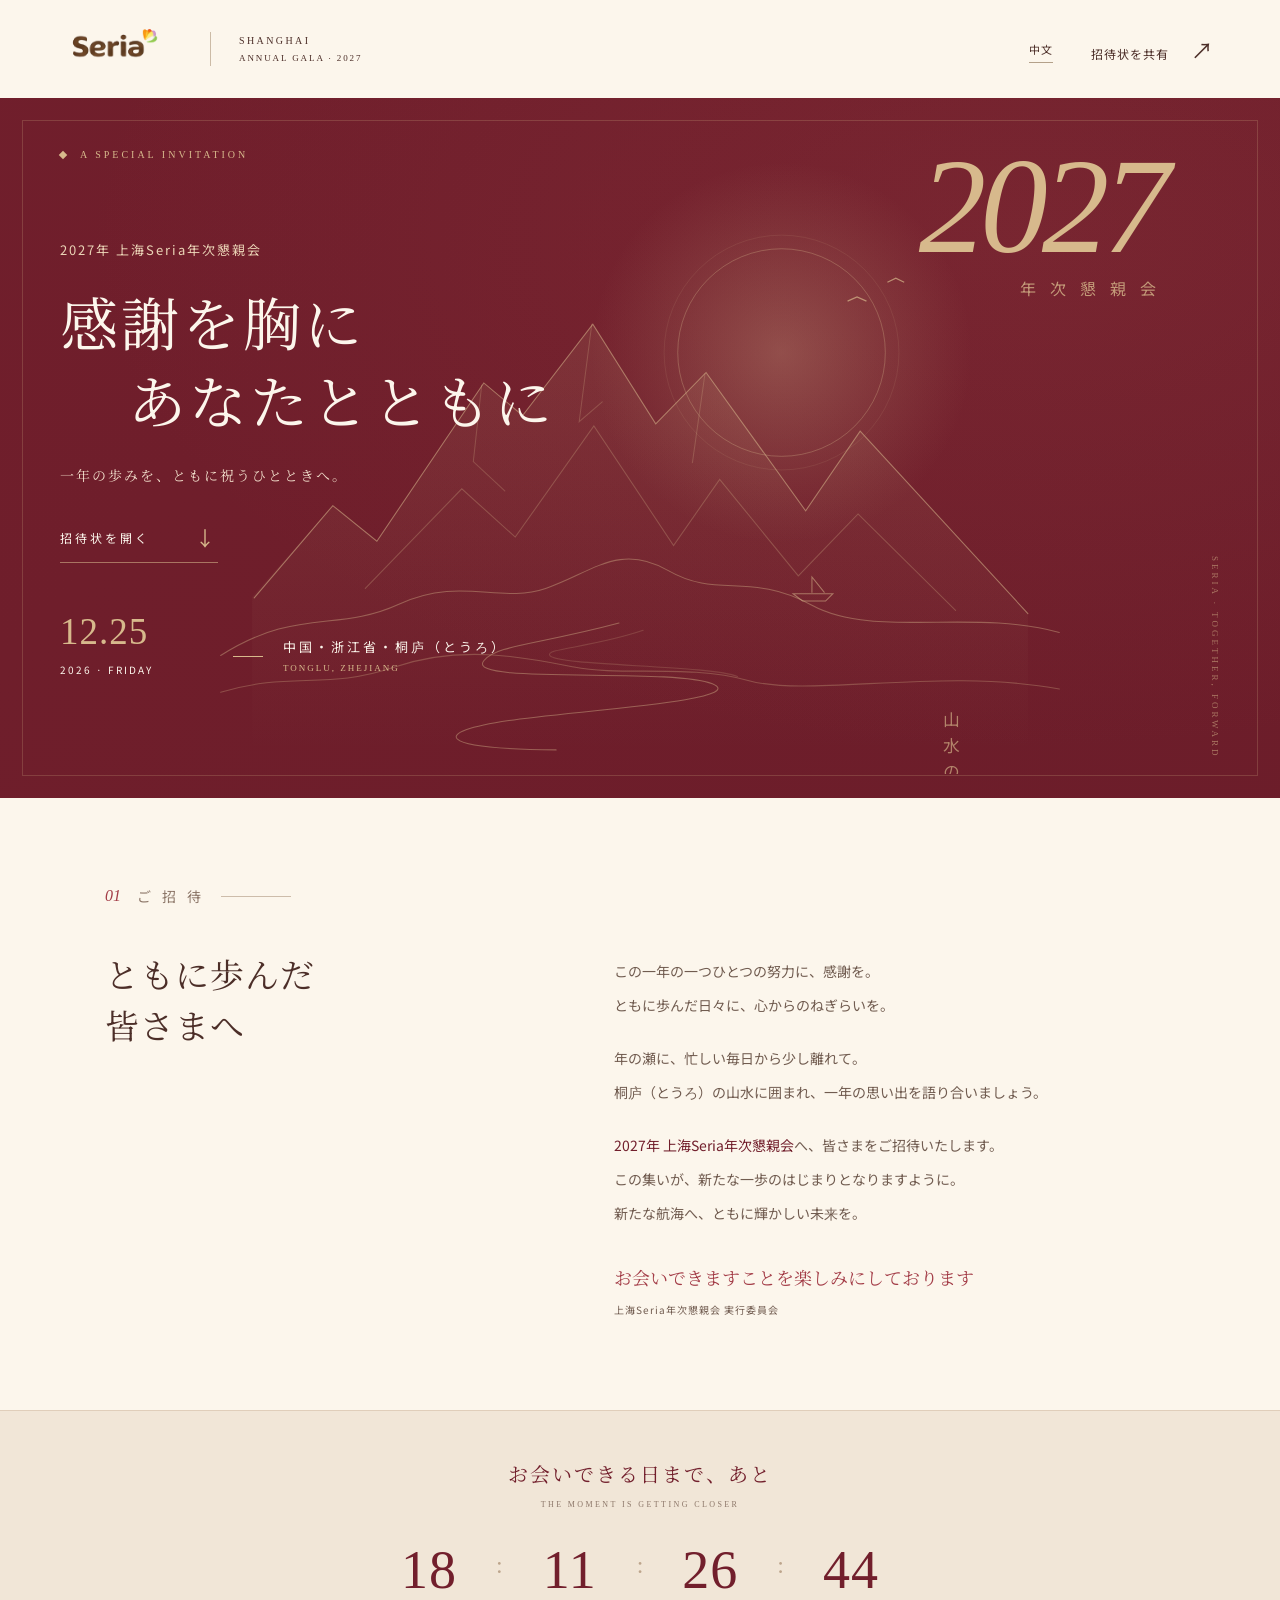
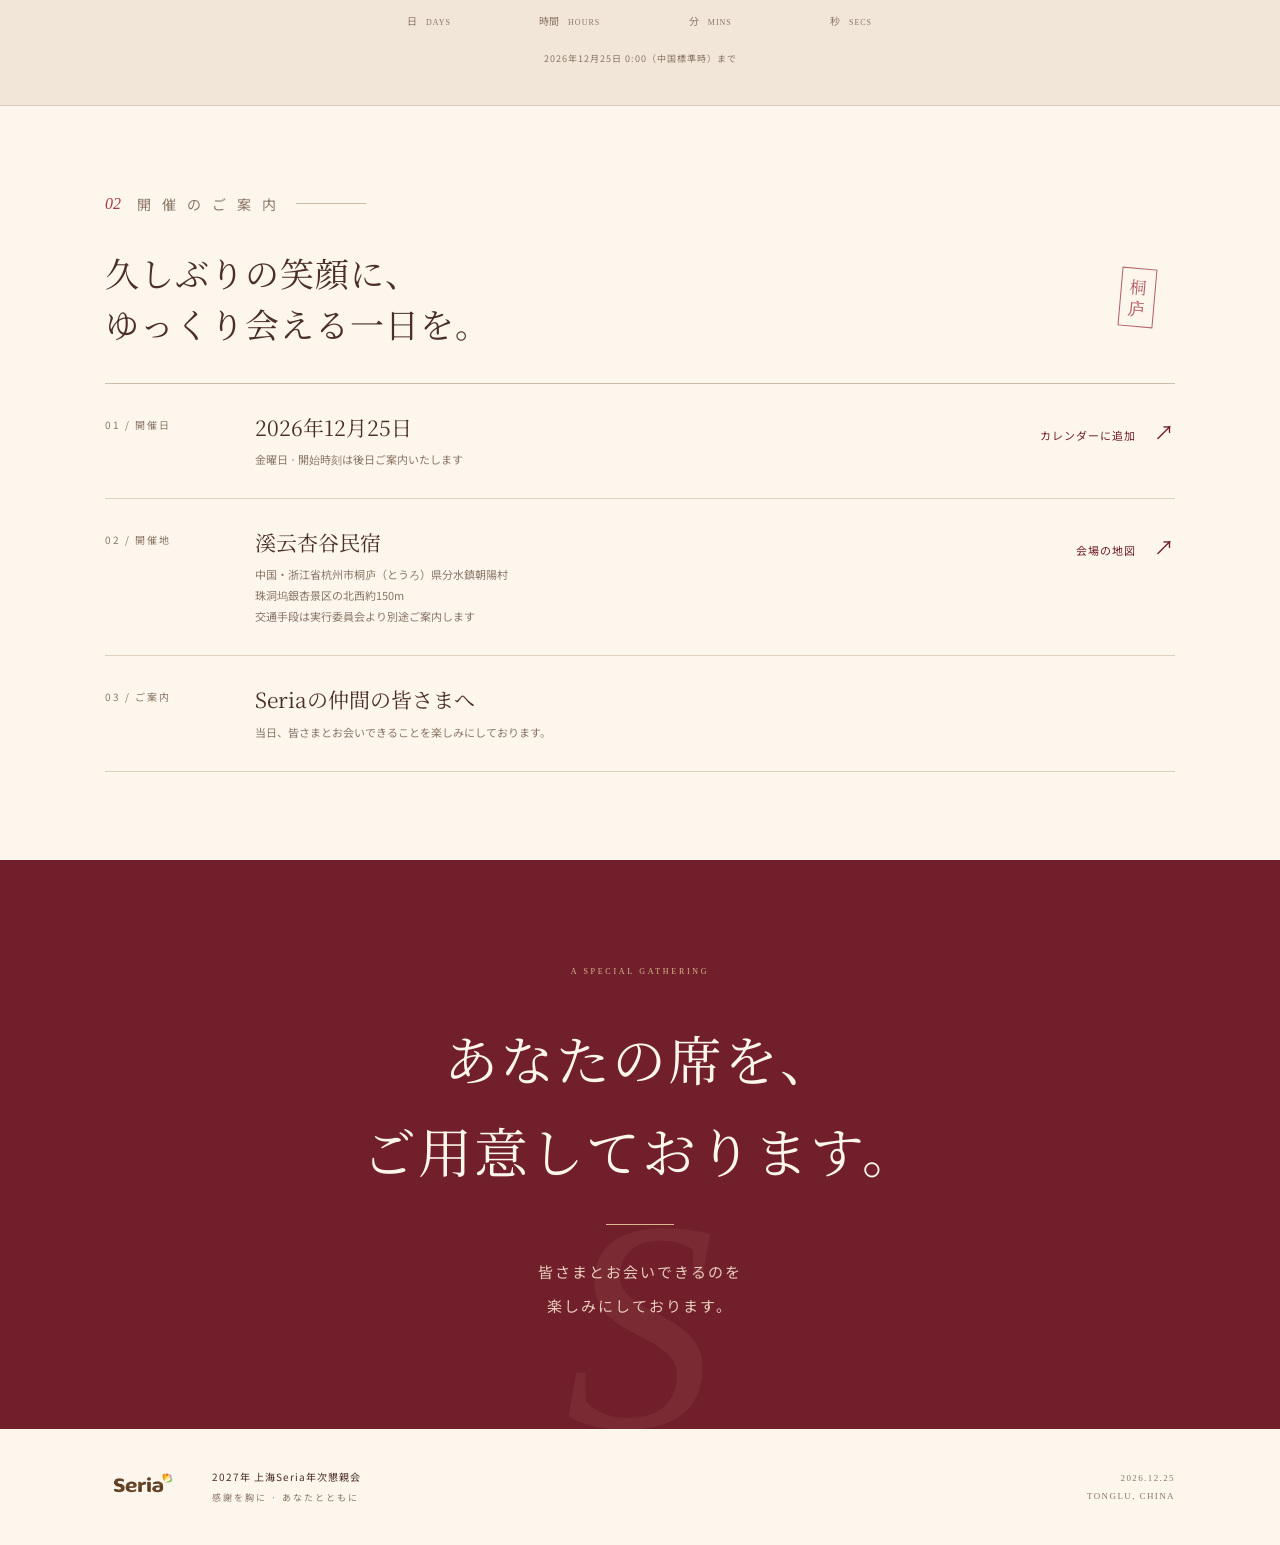
==== commit c512ae9d: "Increase invitation labels for mobile and desktop" ====
--- a/ja/index.html
+++ b/ja/index.html
@@ -13,7 +13,7 @@
 <link rel="preload" href="../assets/fonts/serif-jp.woff2?v=20261104-copy1" as="font" type="font/woff2" crossorigin>
 <link rel="stylesheet" href="../fonts.css?v=20261104-copy1">
 <script type="module" src="../app.mjs?v=20261105-ja"></script>
-<style>:lang(ja) .letter .section-index{font-size:14px}:lang(ja) .hero-year span{font-size:13px;letter-spacing:5px}@media(max-width:800px){:lang(ja) .letter .section-index{font-size:12px}:lang(ja) .hero-year{font-size:88px}:lang(ja) .hero-year span{font-size:12px;letter-spacing:4px}}</style>
+<style>:lang(ja) .section-index{font-size:14px}:lang(ja) .hero-year{font-size:135px}:lang(ja) .hero-year span{font-size:16px;letter-spacing:5px}@media(max-width:800px){:lang(ja) .section-index{font-size:14px}:lang(ja) .hero-year{font-size:88px}:lang(ja) .hero-year span{font-size:15px;letter-spacing:4px}}</style>
 </head>
 <body>
 <a class="skip" href="#invitation">招待メッセージへ</a>
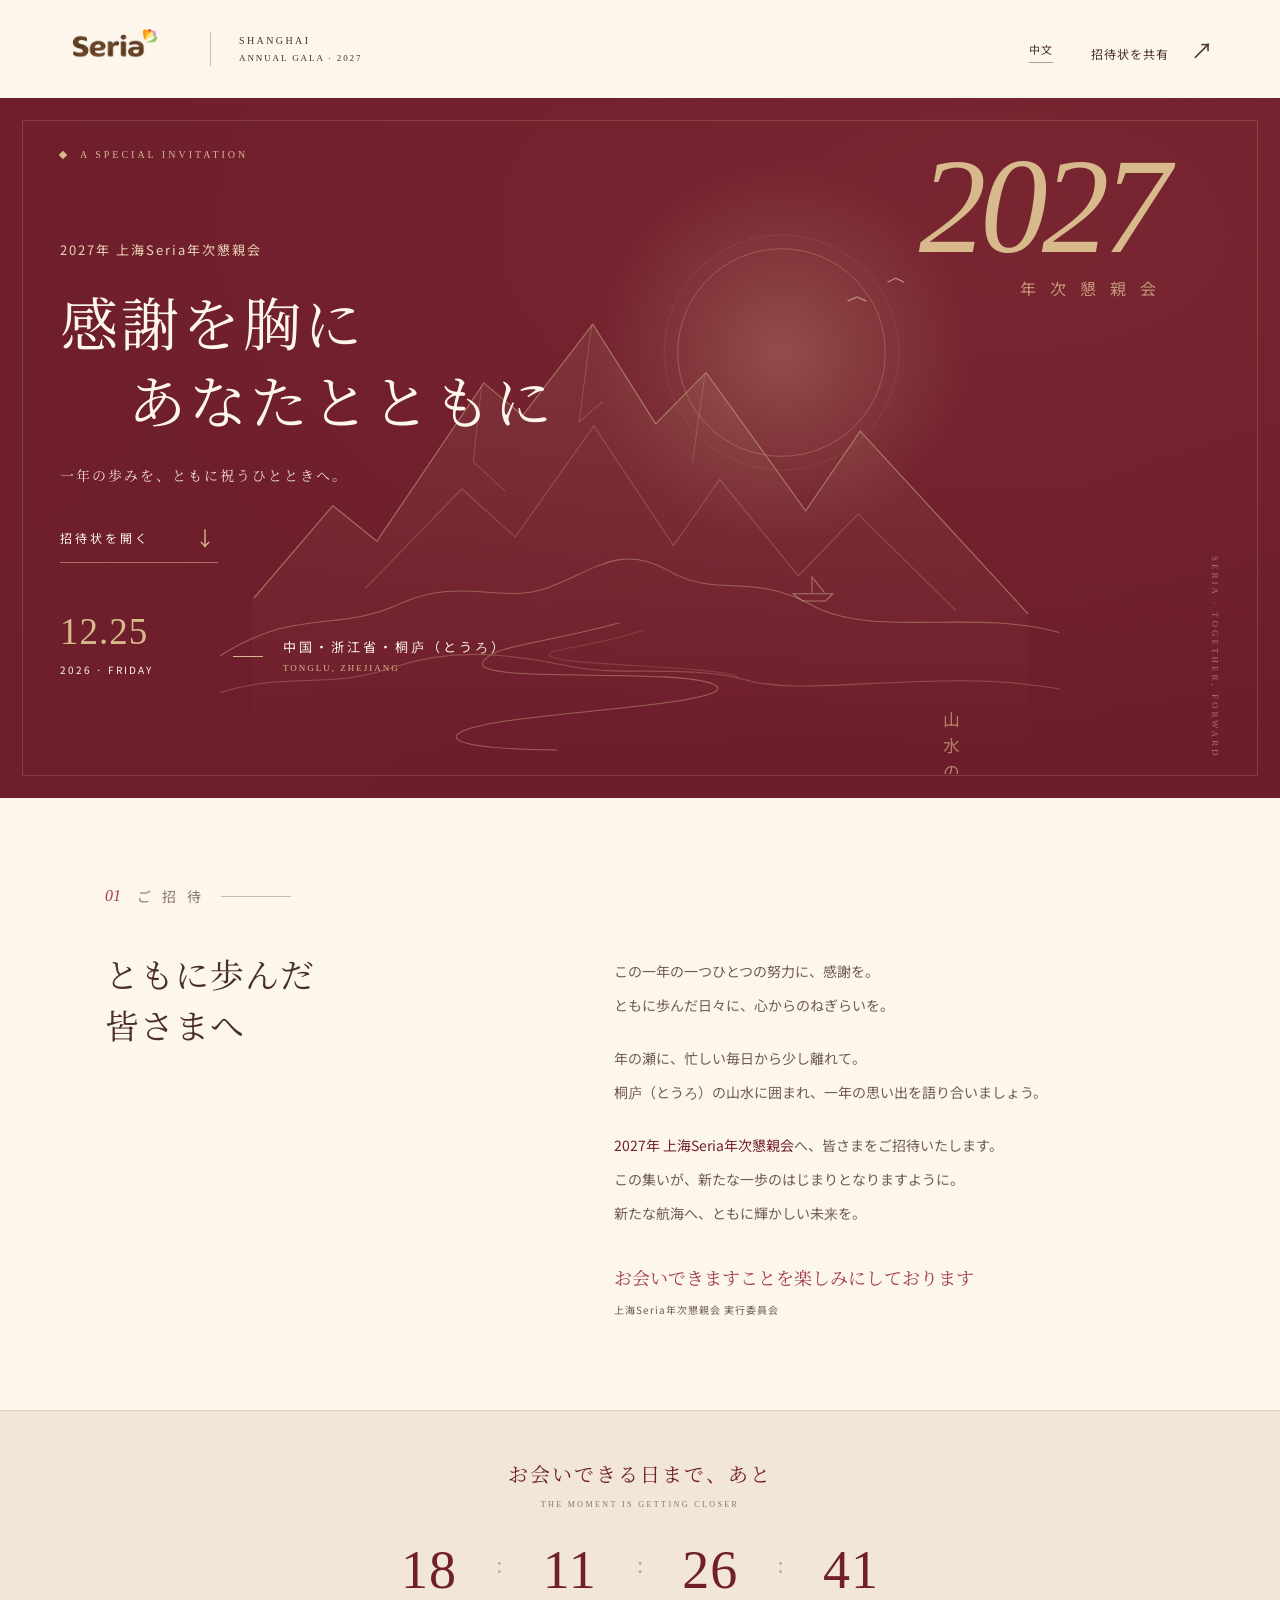
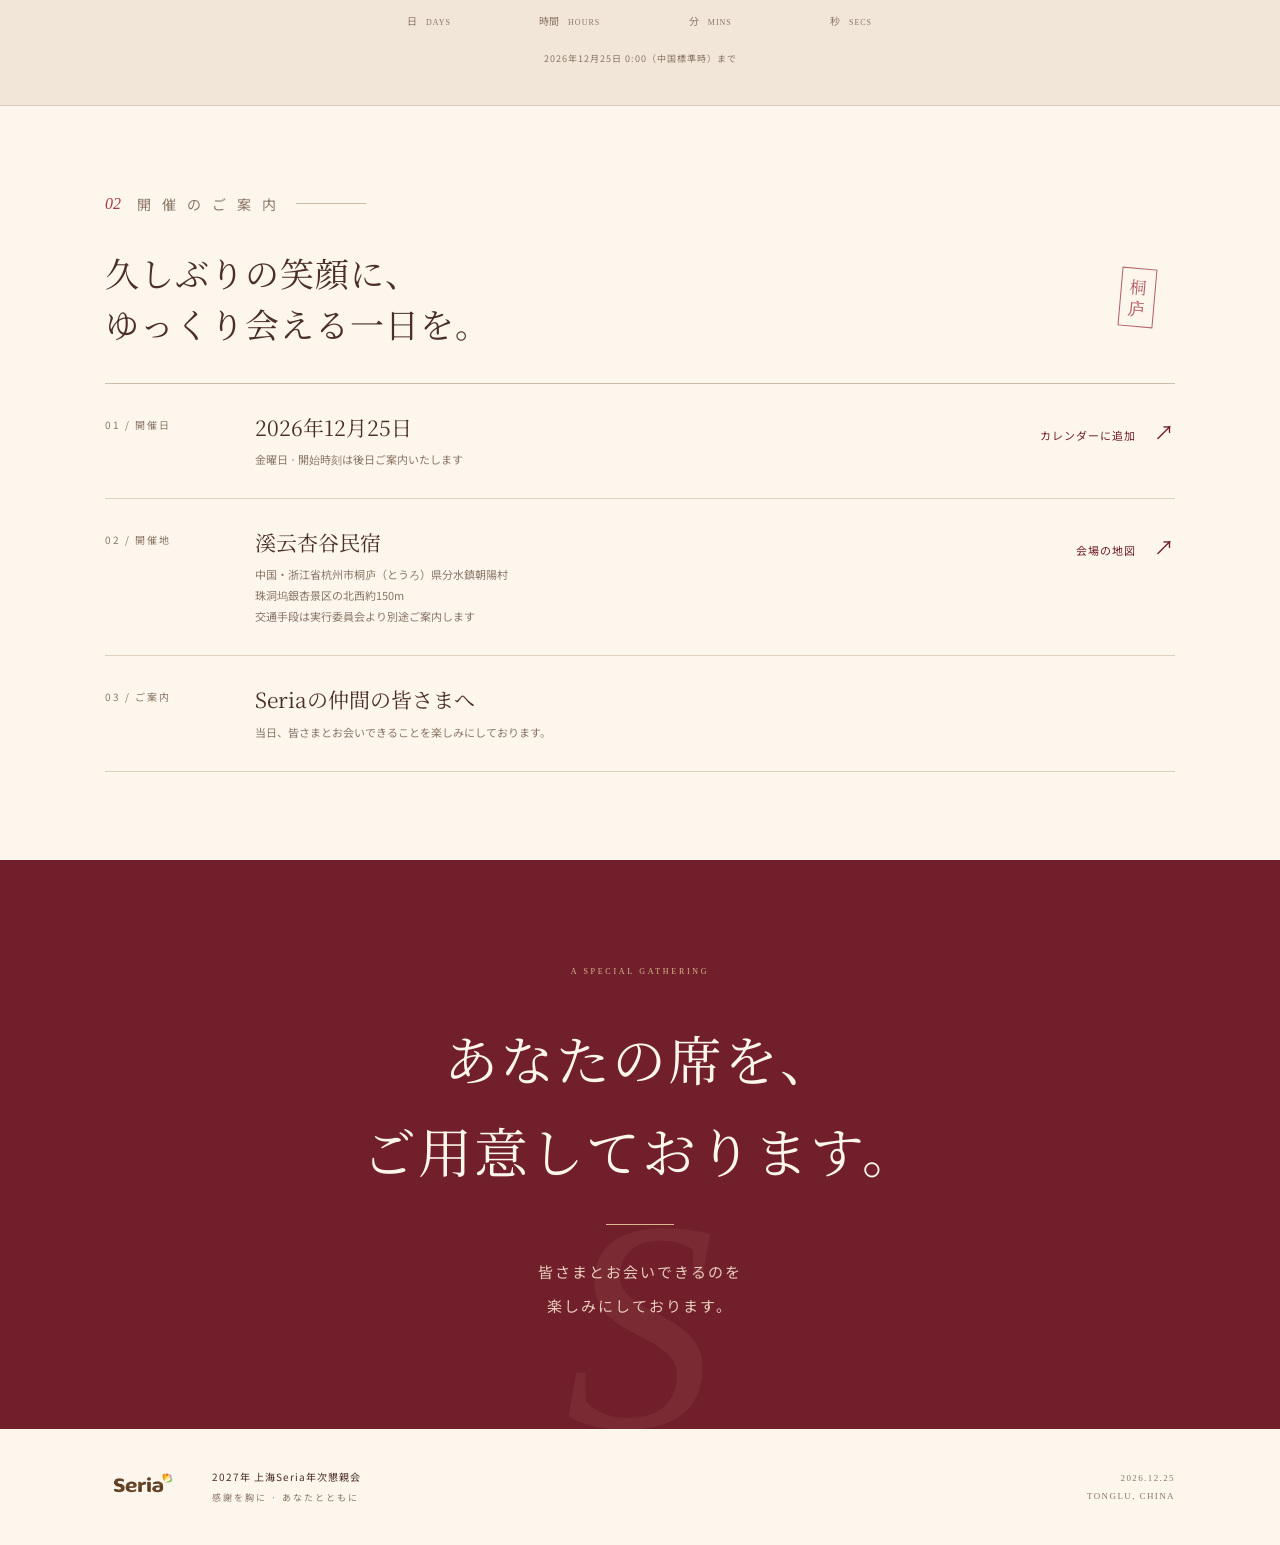
==== commit 8c2e9fcd: "Enlarge Japanese share image heading" ====
--- a/ja/index.html
+++ b/ja/index.html
@@ -113,8 +113,8 @@
 <dialog class="share-dialog" id="share-dialog" aria-labelledby="share-title" aria-describedby="share-instructions">
   <div class="share-dialog-head"><h2 id="share-title">QRコード付き招待状を共有</h2><form method="dialog"><button type="submit" class="share-close" aria-label="共有画面を閉じる">×</button></form></div>
   <p id="share-instructions">画像を長押しして保存し、WeChatで友だちやグループに送信してください。受け取った方はQRコードから招待状をご覧いただけます。</p>
-  <img class="share-poster" src="../assets/share/invitation-jp.jpg?v=20261104-copy1" width="1190" height="1355" alt="2027年 上海Seria年次懇親会の日本語招待状。招待ページを開くQRコード付き">
-  <a class="share-download" href="../assets/share/invitation-jp.jpg?v=20261104-copy1" download="Seria-2027-invitation-ja.jpg">招待状の画像を保存 <span aria-hidden="true">↓</span></a>
+  <img class="share-poster" src="../assets/share/invitation-jp-large.jpg?v=20261105" width="1190" height="1355" alt="2027年 上海Seria年次懇親会の日本語招待状。招待ページを開くQRコード付き">
+  <a class="share-download" href="../assets/share/invitation-jp-large.jpg?v=20261105" download="Seria-2027-invitation-ja.jpg">招待状の画像を保存 <span aria-hidden="true">↓</span></a>
 </dialog>
 <noscript><p class="noscript">カウントダウンをご覧いただくには、JavaScriptを有効にしてください。</p></noscript>
 </body>
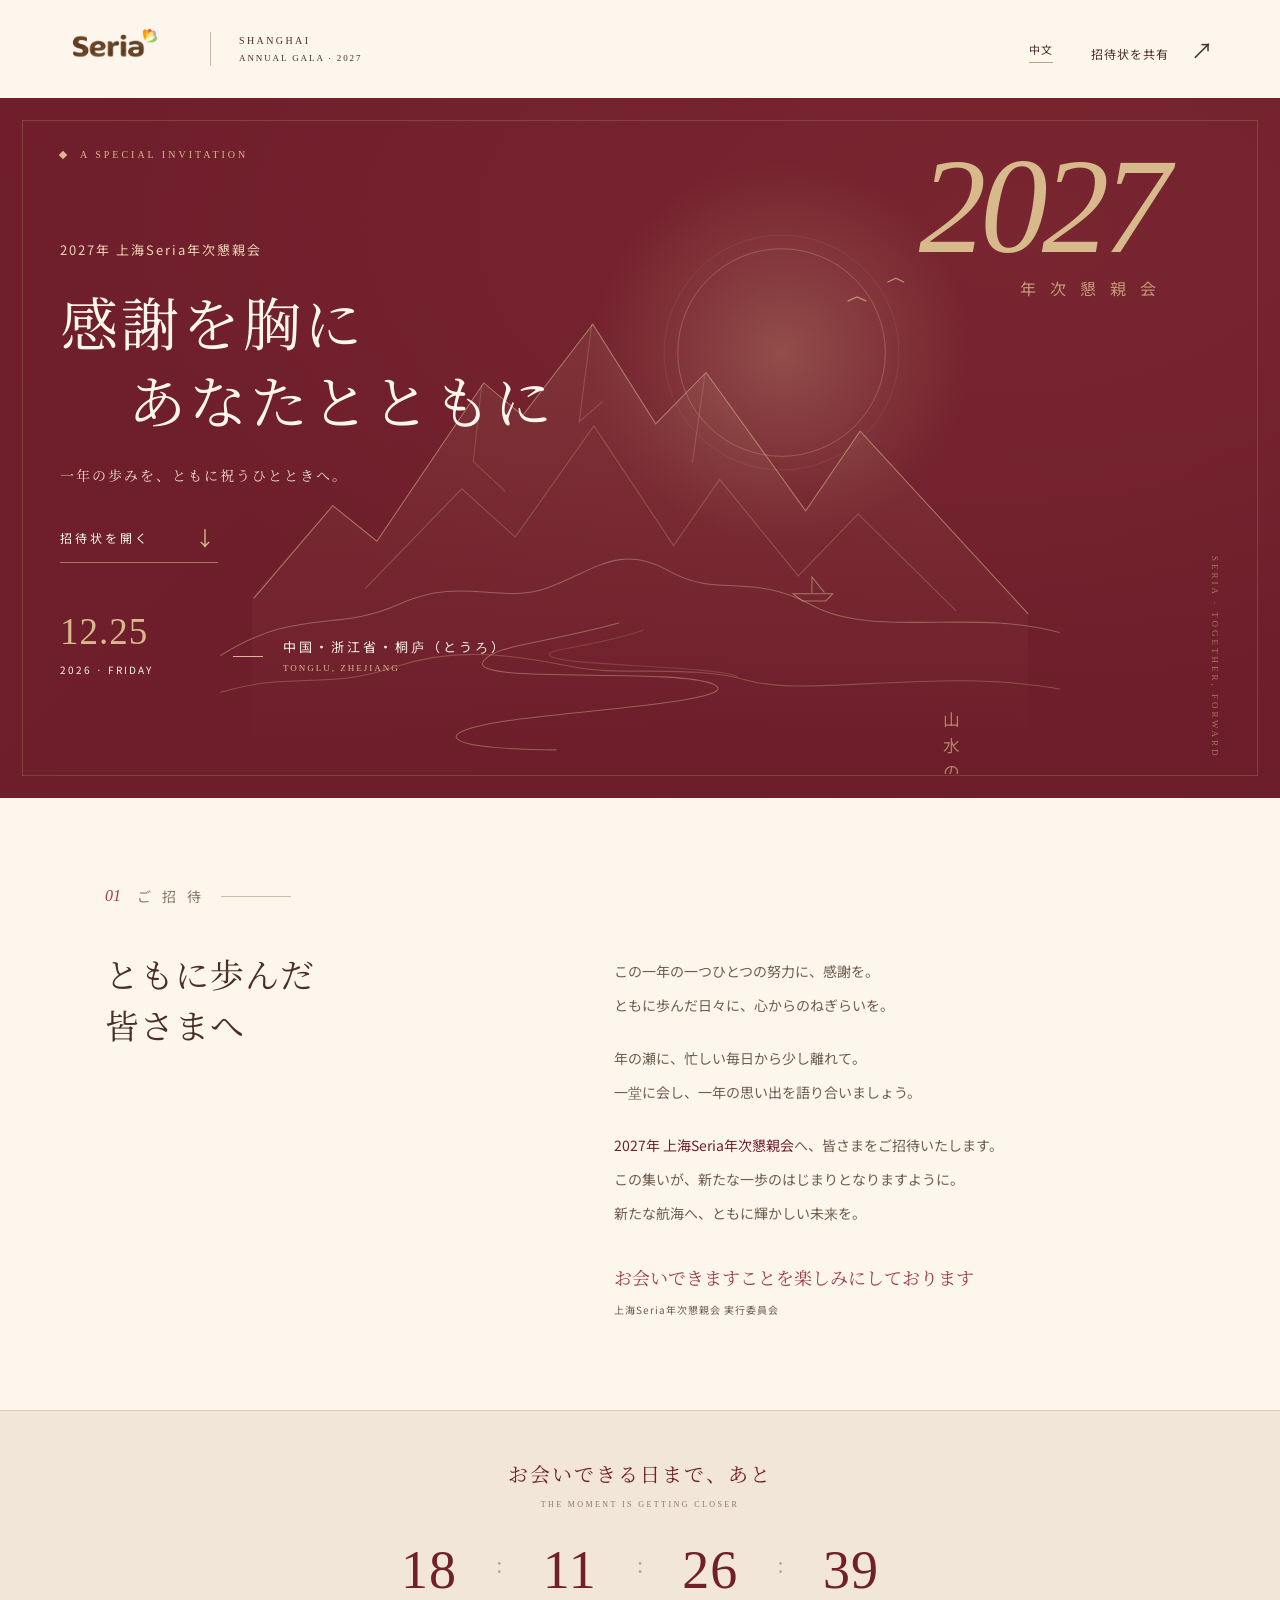
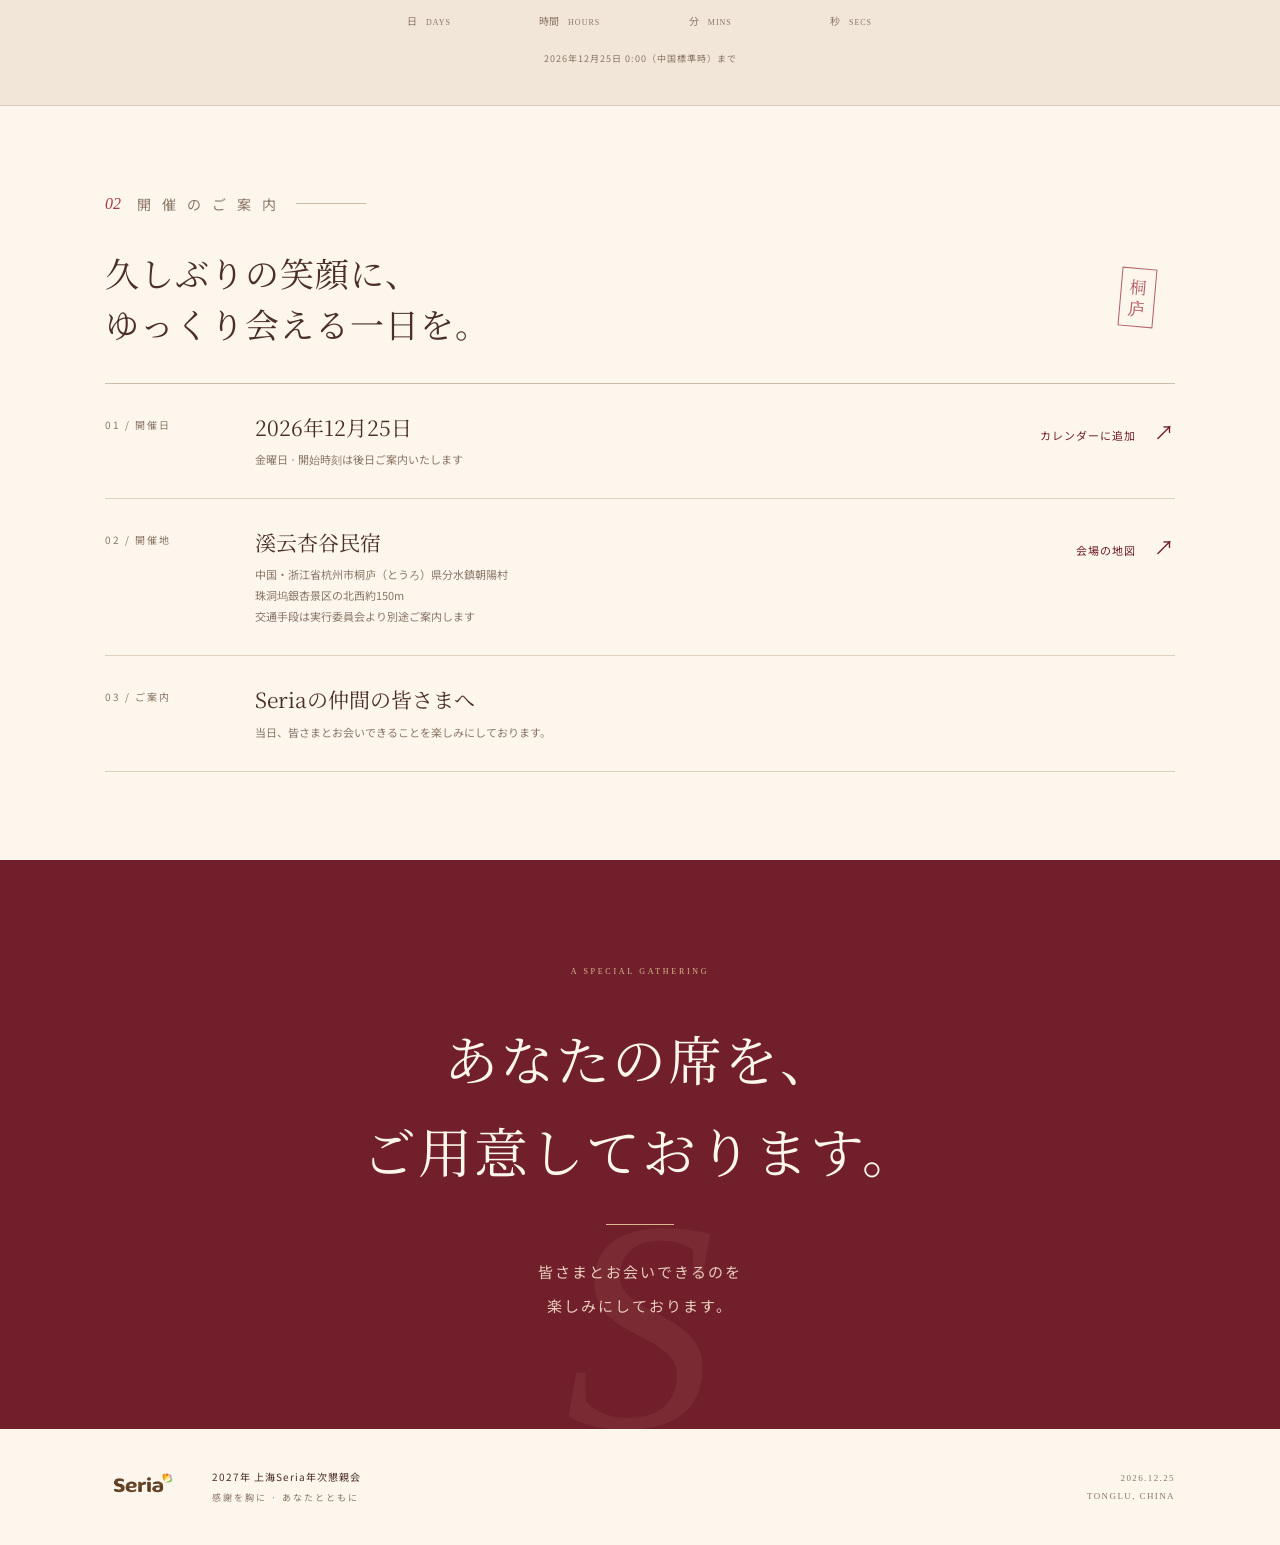
==== commit 794ca859: "Update gathering wording in both languages" ====
--- a/ja/index.html
+++ b/ja/index.html
@@ -69,7 +69,7 @@
       <h2 id="letter-heading">ともに歩んだ<br>皆さまへ</h2>
       <div class="letter-copy">
         <p>この一年の一つひとつの努力に、感謝を。<br>ともに歩んだ日々に、心からのねぎらいを。</p>
-        <p>年の瀬に、忙しい毎日から少し離れて。<br class="desktop-break">桐庐（とうろ）の山水に囲まれ、一年の思い出を語り合いましょう。</p>
+        <p>年の瀬に、忙しい毎日から少し離れて。<br class="desktop-break">一堂に会し、一年の思い出を語り合いましょう。</p>
         <p><strong>2027年 上海Seria年次懇親会</strong>へ、皆さまをご招待いたします。<br>この集いが、新たな一歩のはじまりとなりますように。<br>新たな航海へ、ともに輝かしい未来を。</p>
         <div class="letter-signature" style="flex-direction:column;align-items:flex-start;gap:8px"><span>お会いできますことを楽しみにしております</span><b>上海Seria年次懇親会 実行委員会</b></div>
       </div>
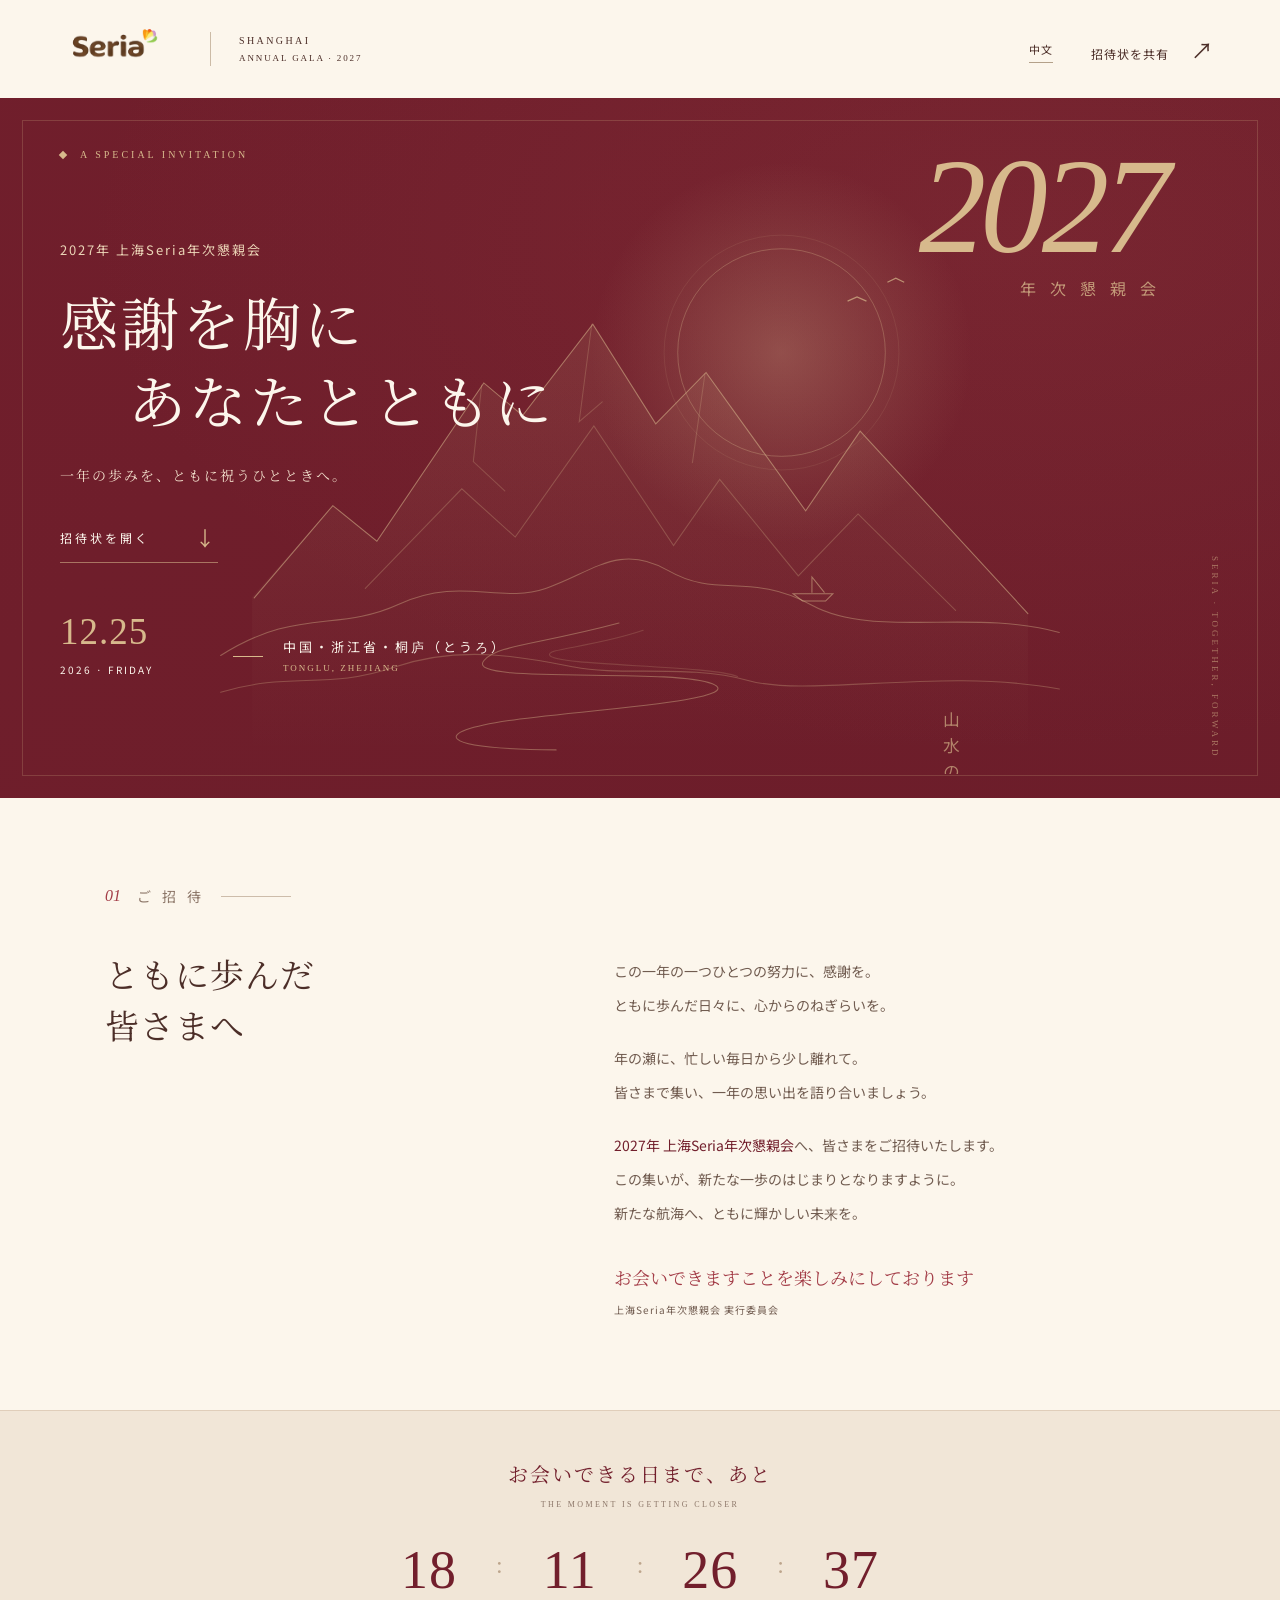
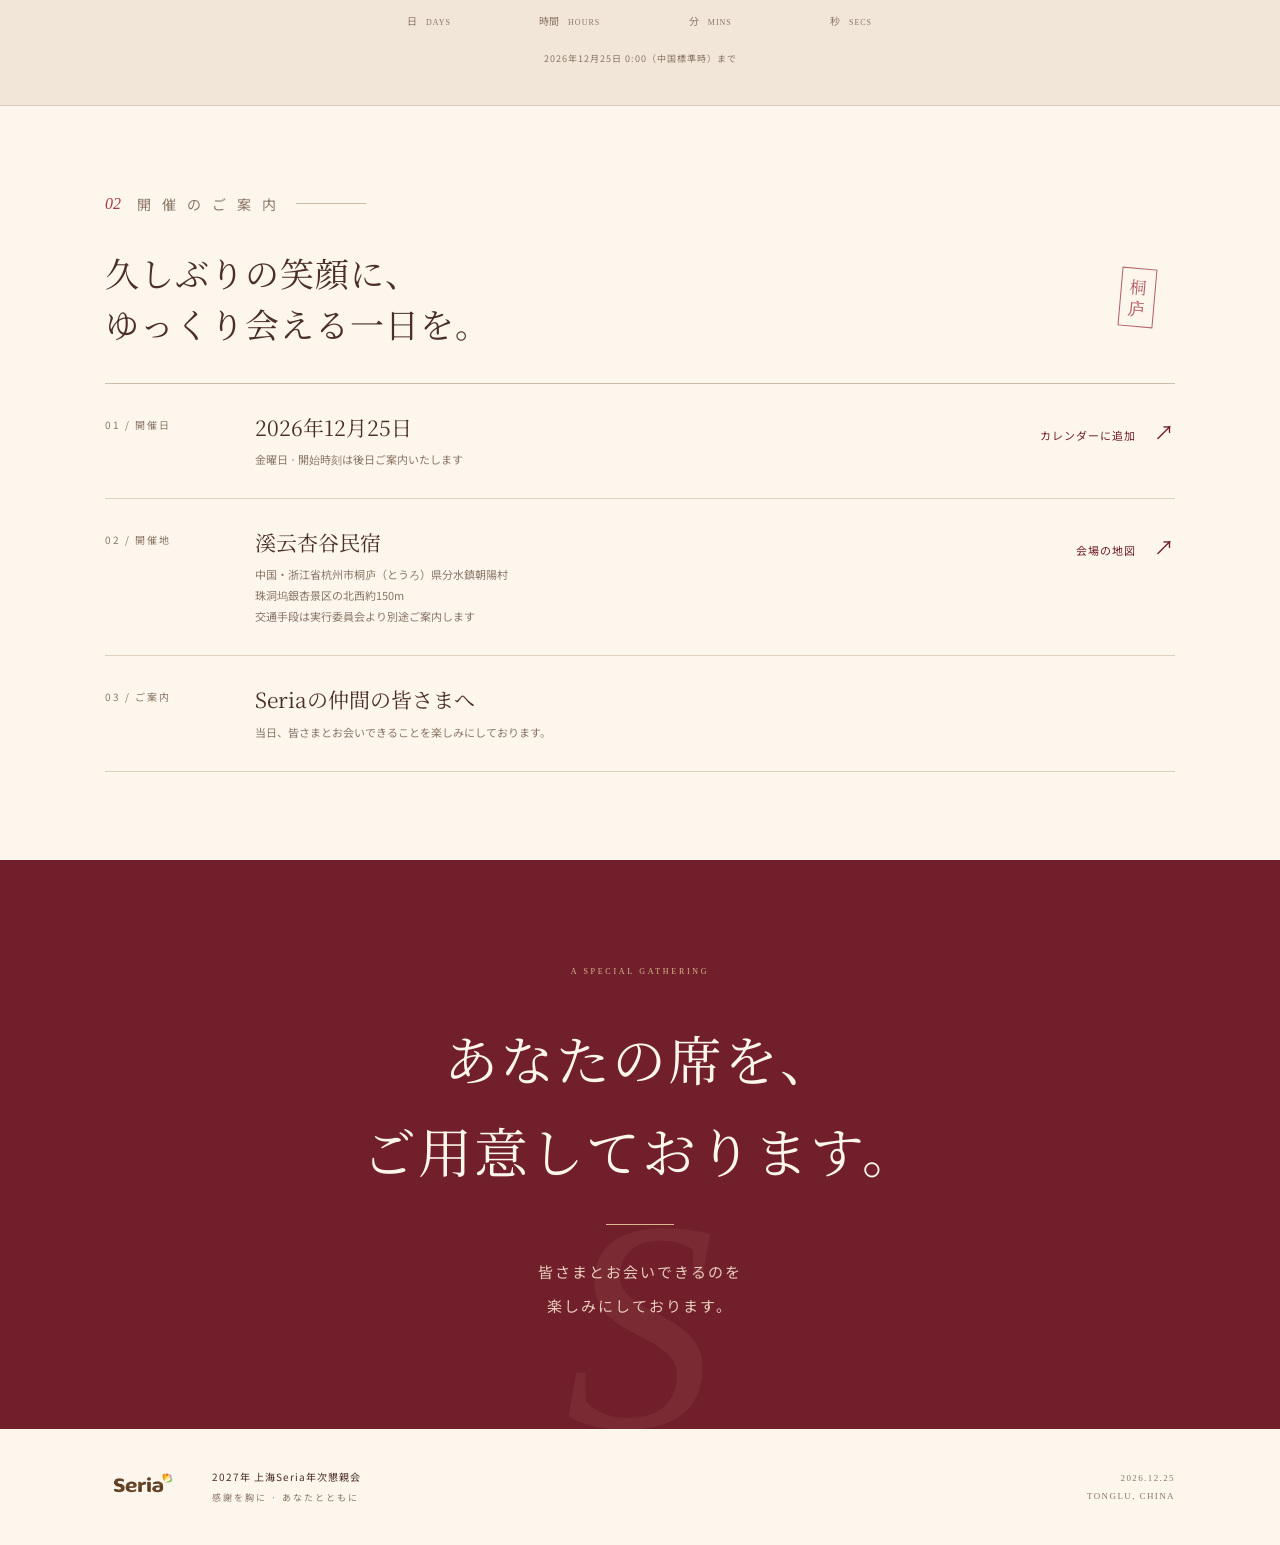
==== commit da1ddffa: "Polish Japanese gathering invitation" ====
--- a/ja/index.html
+++ b/ja/index.html
@@ -69,7 +69,7 @@
       <h2 id="letter-heading">ともに歩んだ<br>皆さまへ</h2>
       <div class="letter-copy">
         <p>この一年の一つひとつの努力に、感謝を。<br>ともに歩んだ日々に、心からのねぎらいを。</p>
-        <p>年の瀬に、忙しい毎日から少し離れて。<br class="desktop-break">一堂に会し、一年の思い出を語り合いましょう。</p>
+        <p>年の瀬に、忙しい毎日から少し離れて。<br class="desktop-break">皆さまで集い、一年の思い出を語り合いましょう。</p>
         <p><strong>2027年 上海Seria年次懇親会</strong>へ、皆さまをご招待いたします。<br>この集いが、新たな一歩のはじまりとなりますように。<br>新たな航海へ、ともに輝かしい未来を。</p>
         <div class="letter-signature" style="flex-direction:column;align-items:flex-start;gap:8px"><span>お会いできますことを楽しみにしております</span><b>上海Seria年次懇親会 実行委員会</b></div>
       </div>
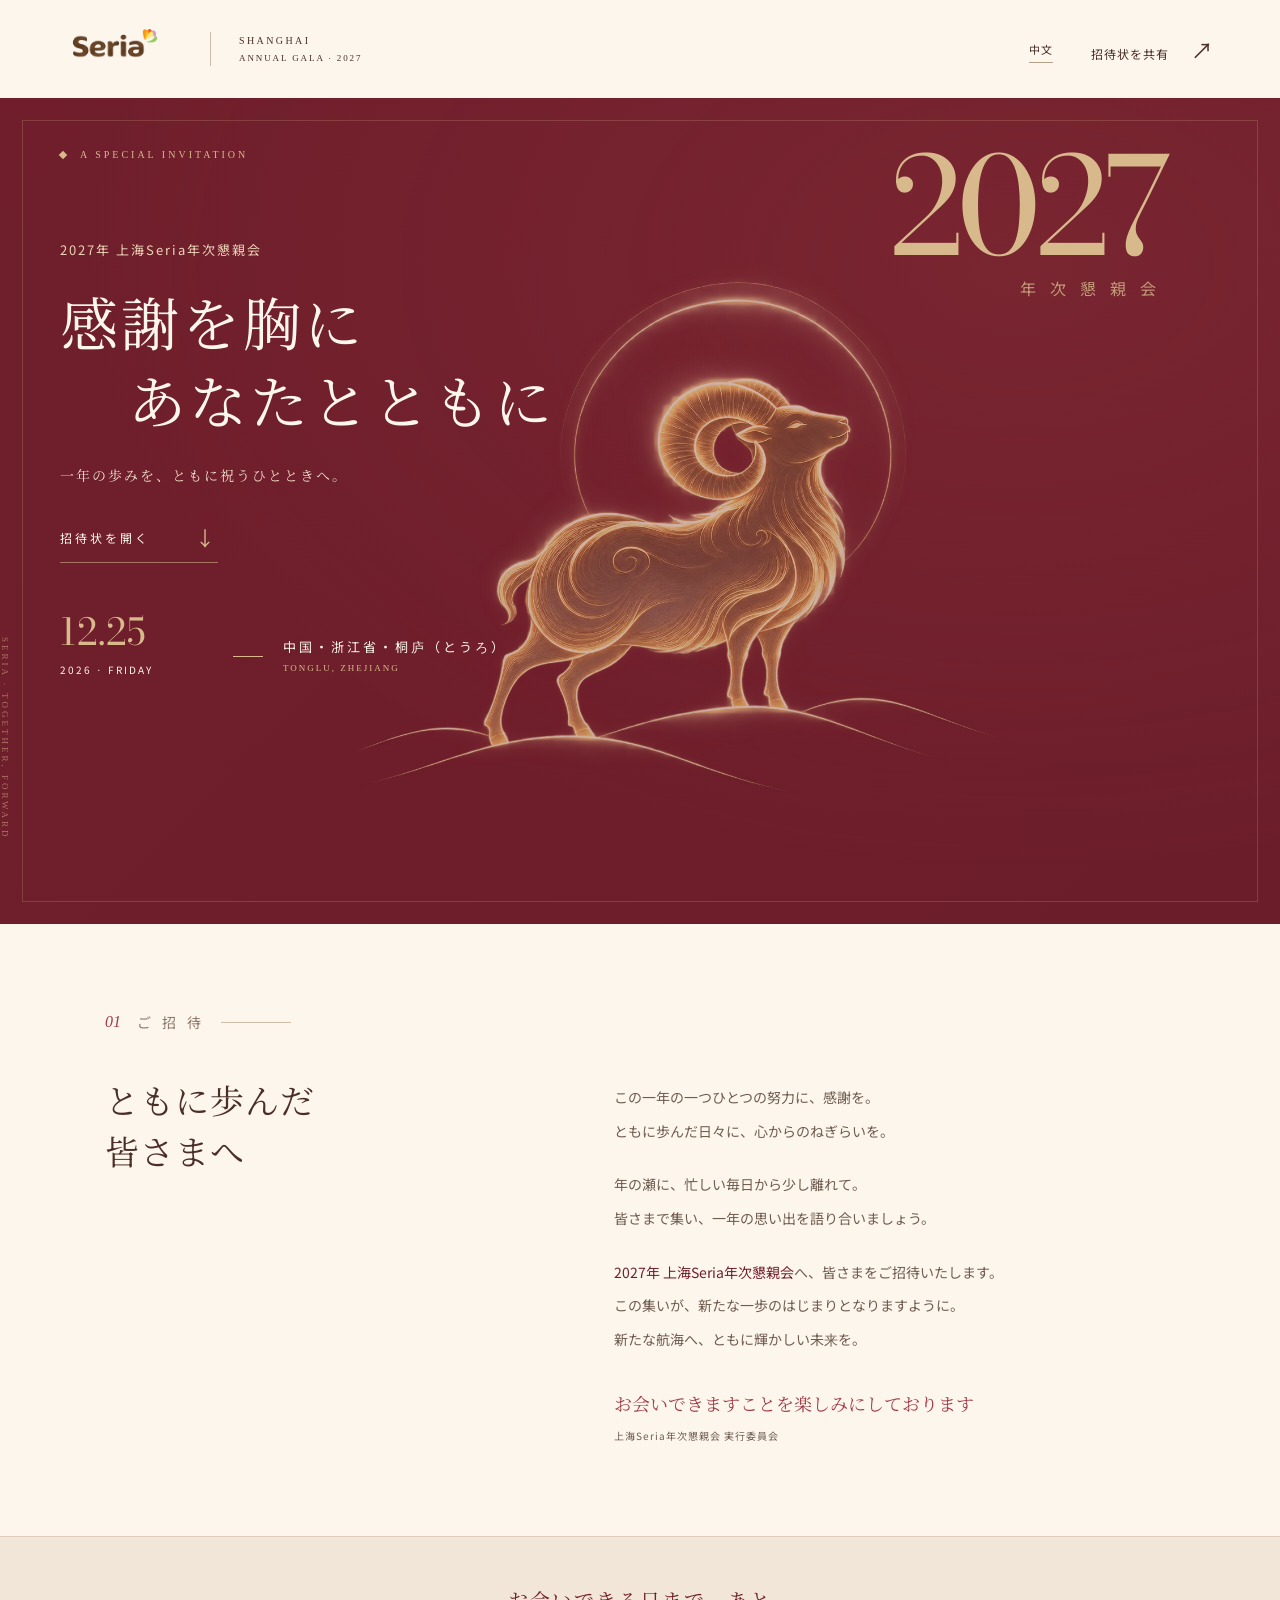
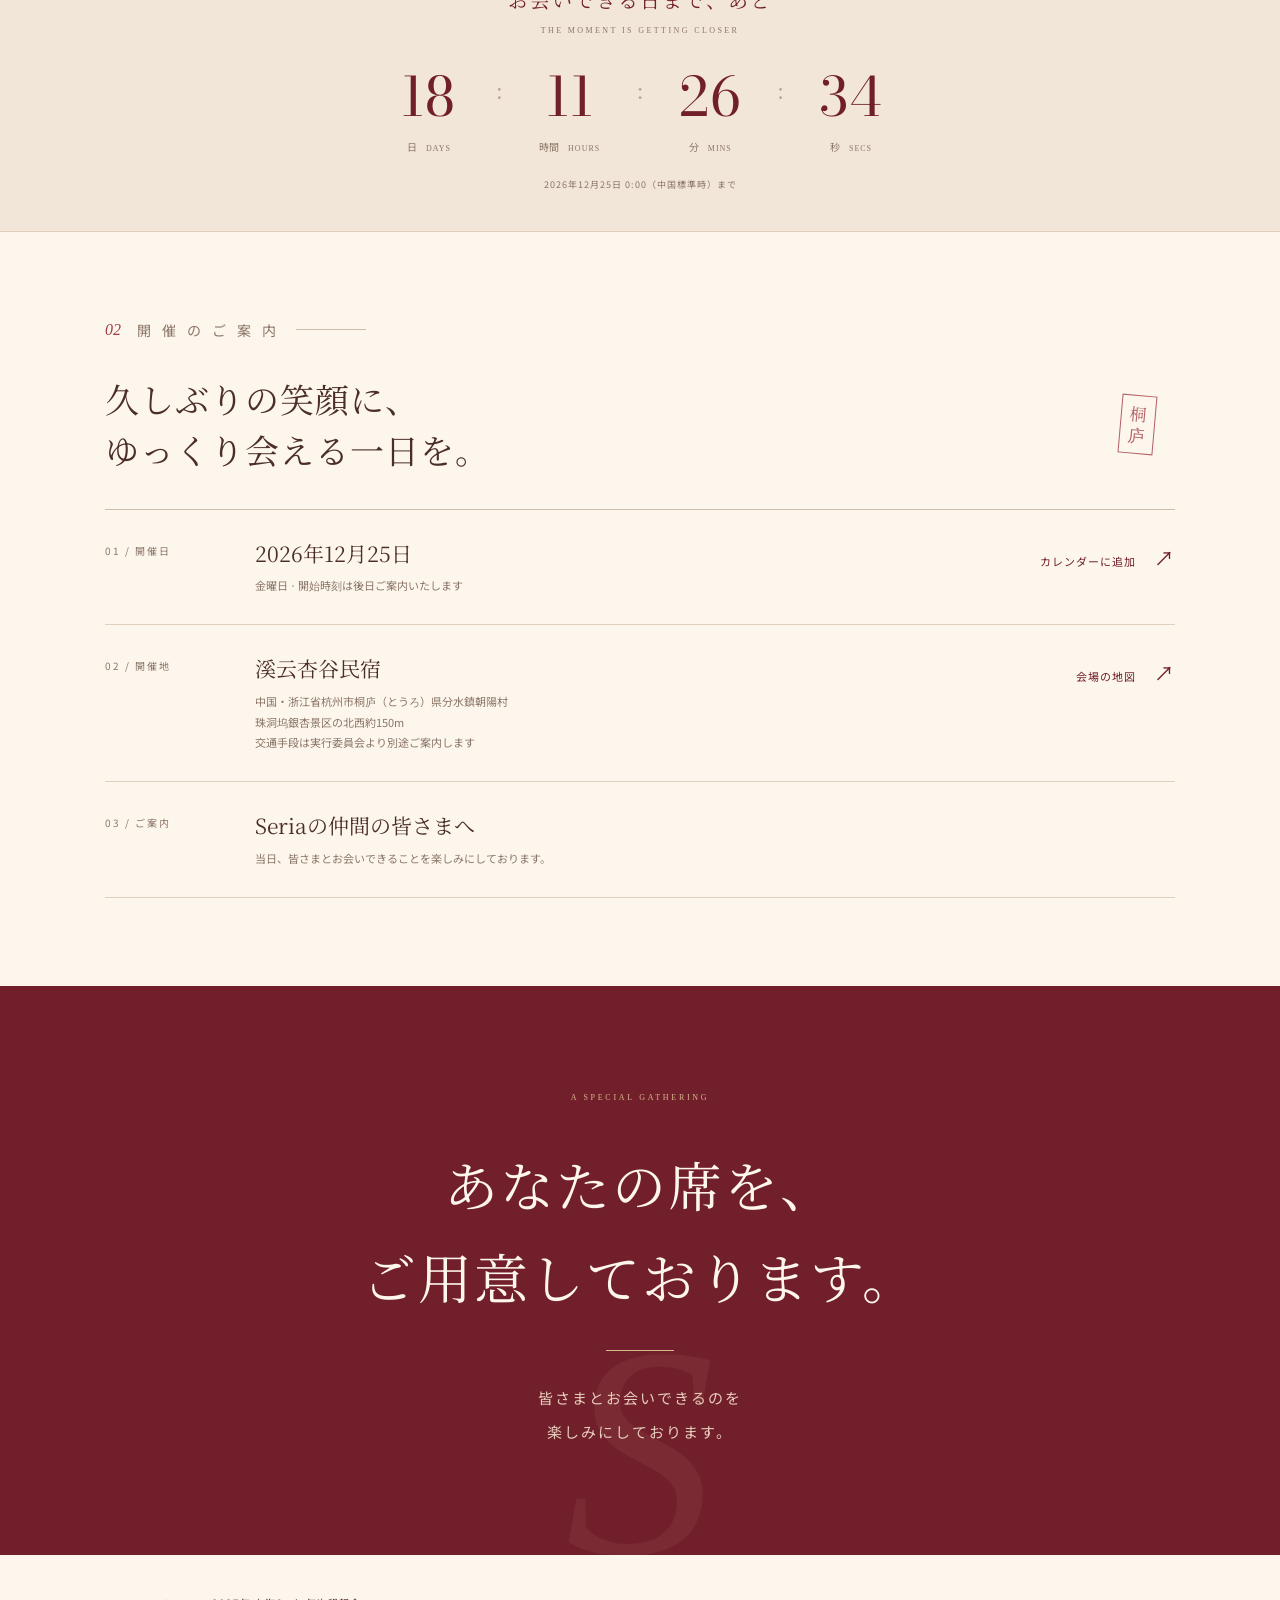
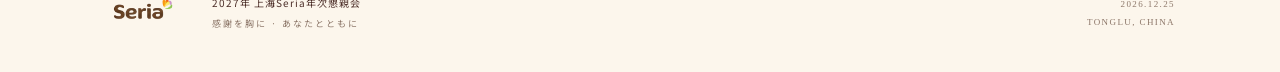
==== commit e77cbd92: "Unify ram design across Japanese page and share images" ====
--- a/ja/index.html
+++ b/ja/index.html
@@ -14,6 +14,14 @@
 <link rel="stylesheet" href="../fonts.css?v=20261104-copy1">
 <script type="module" src="../app.mjs?v=20261105-ja"></script>
 <style>:lang(ja) .section-index{font-size:14px}:lang(ja) .hero-year{font-size:135px}:lang(ja) .hero-year span{font-size:16px;letter-spacing:5px}@media(max-width:800px){:lang(ja) .section-index{font-size:14px}:lang(ja) .hero-year{font-size:88px}:lang(ja) .hero-year span{font-size:15px;letter-spacing:4px}}</style>
+<style>
+@font-face{font-family:SeriaBodoni;src:url("../assets/fonts/bodoni-subset.woff2") format("woff2");font-weight:400;font-display:swap}
+.hero-year,.hero-date strong,.countdown strong{font-family:SeriaBodoni,Georgia,serif;font-style:normal}
+.hero .landscape{display:none}
+.hero:before{content:"";position:absolute;inset:0;background:url("../assets/ram-art.webp") no-repeat 60% 62%/min(68%,930px) auto;opacity:.67;pointer-events:none;z-index:0}
+.hero-copy,.hero-bottom,.hero-eyebrow,.hero-corner{position:relative;z-index:2}
+@media(max-width:800px){.hero:before{background-position:63% 79%;background-size:115% auto;opacity:.39}}
+</style>
 </head>
 <body>
 <a class="skip" href="#invitation">招待メッセージへ</a>
@@ -113,8 +121,8 @@
 <dialog class="share-dialog" id="share-dialog" aria-labelledby="share-title" aria-describedby="share-instructions">
   <div class="share-dialog-head"><h2 id="share-title">QRコード付き招待状を共有</h2><form method="dialog"><button type="submit" class="share-close" aria-label="共有画面を閉じる">×</button></form></div>
   <p id="share-instructions">画像を長押しして保存し、WeChatで友だちやグループに送信してください。受け取った方はQRコードから招待状をご覧いただけます。</p>
-  <img class="share-poster" src="../assets/share/invitation-jp-large.jpg?v=20261105" width="1190" height="1355" alt="2027年 上海Seria年次懇親会の日本語招待状。招待ページを開くQRコード付き">
-  <a class="share-download" href="../assets/share/invitation-jp-large.jpg?v=20261105" download="Seria-2027-invitation-ja.jpg">招待状の画像を保存 <span aria-hidden="true">↓</span></a>
+  <img class="share-poster" src="../assets/share/invitation-jp-ram.jpg?v=20261105" width="1190" height="1355" alt="2027年 上海Seria年次懇親会の日本語招待状。招待ページを開くQRコード付き">
+  <a class="share-download" href="../assets/share/invitation-jp-ram.jpg?v=20261105" download="Seria-2027-invitation-ja.jpg">招待状の画像を保存 <span aria-hidden="true">↓</span></a>
 </dialog>
 <noscript><p class="noscript">カウントダウンをご覧いただくには、JavaScriptを有効にしてください。</p></noscript>
 </body>
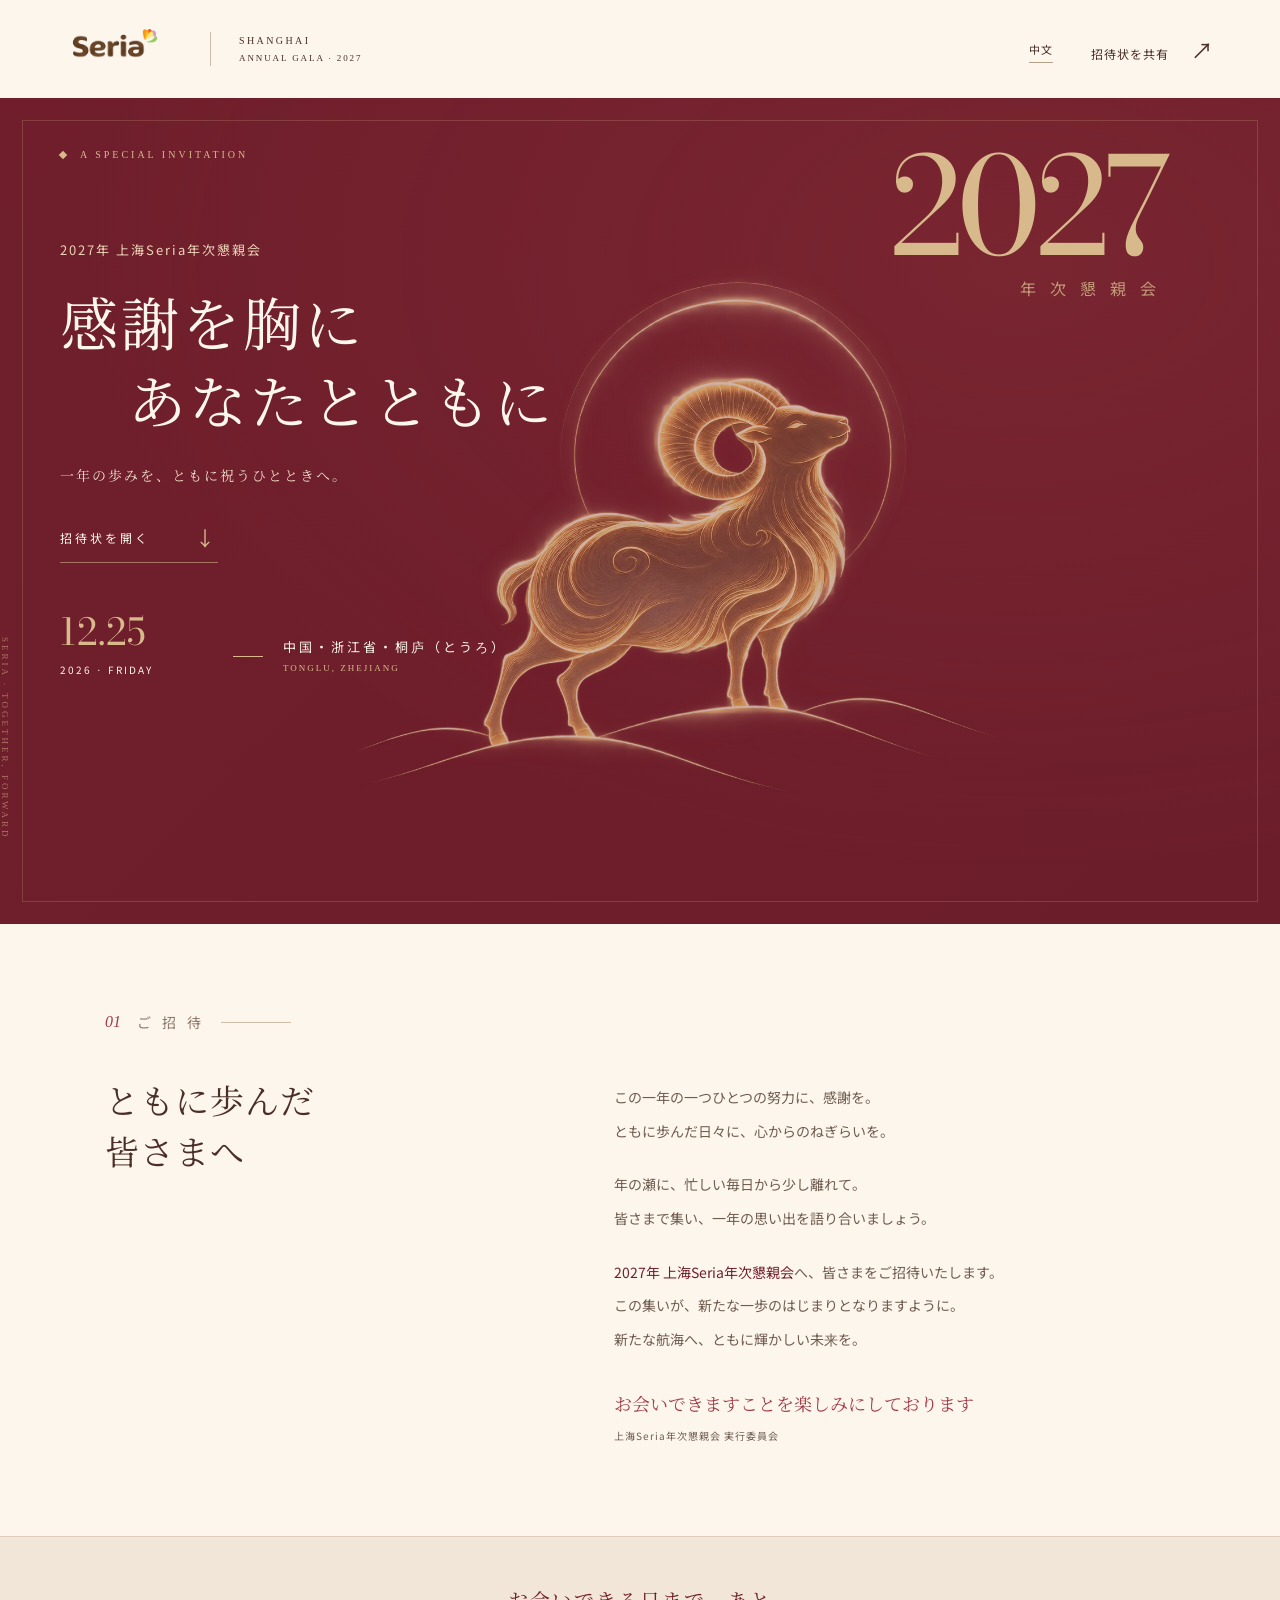
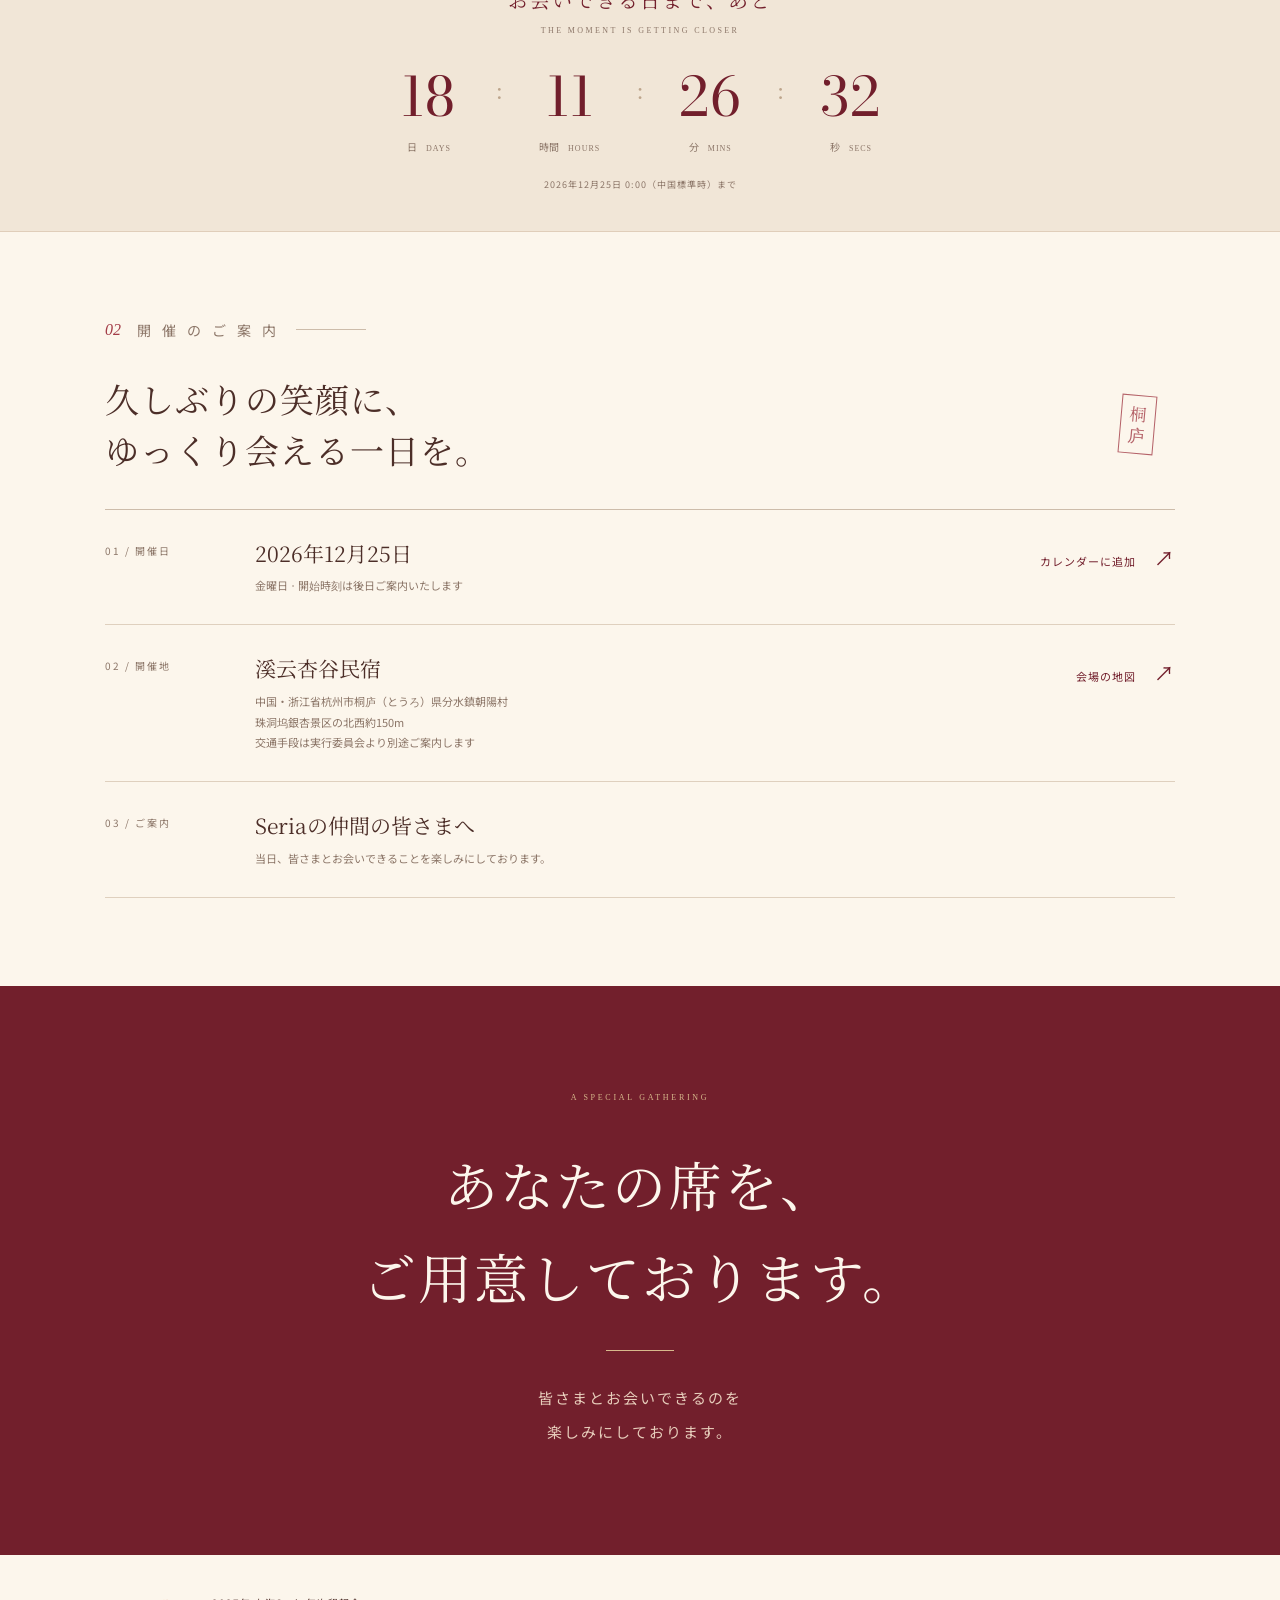
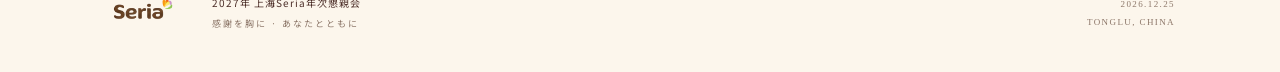
==== commit ac23c24b: "Center ram on share images and refine typography" ====
--- a/ja/index.html
+++ b/ja/index.html
@@ -111,7 +111,7 @@
       <h2 id="rsvp-heading">あなたの席を、<br>ご用意しております。</h2>
       <span class="japanese-divider" aria-hidden="true"></span>
       <p>皆さまとお会いできるのを<br>楽しみにしております。</p>
-      <span class="rsvp-art" aria-hidden="true">S</span>
+      
     </div>
   </section>
 </main>
@@ -121,8 +121,8 @@
 <dialog class="share-dialog" id="share-dialog" aria-labelledby="share-title" aria-describedby="share-instructions">
   <div class="share-dialog-head"><h2 id="share-title">QRコード付き招待状を共有</h2><form method="dialog"><button type="submit" class="share-close" aria-label="共有画面を閉じる">×</button></form></div>
   <p id="share-instructions">画像を長押しして保存し、WeChatで友だちやグループに送信してください。受け取った方はQRコードから招待状をご覧いただけます。</p>
-  <img class="share-poster" src="../assets/share/invitation-jp-ram.jpg?v=20261105" width="1190" height="1355" alt="2027年 上海Seria年次懇親会の日本語招待状。招待ページを開くQRコード付き">
-  <a class="share-download" href="../assets/share/invitation-jp-ram.jpg?v=20261105" download="Seria-2027-invitation-ja.jpg">招待状の画像を保存 <span aria-hidden="true">↓</span></a>
+  <img class="share-poster" src="../assets/share/invitation-jp-center.jpg?v=20261105" width="1190" height="1355" alt="2027年 上海Seria年次懇親会の日本語招待状。招待ページを開くQRコード付き">
+  <a class="share-download" href="../assets/share/invitation-jp-center.jpg?v=20261105" download="Seria-2027-invitation-ja.jpg">招待状の画像を保存 <span aria-hidden="true">↓</span></a>
 </dialog>
 <noscript><p class="noscript">カウントダウンをご覧いただくには、JavaScriptを有効にしてください。</p></noscript>
 </body>
